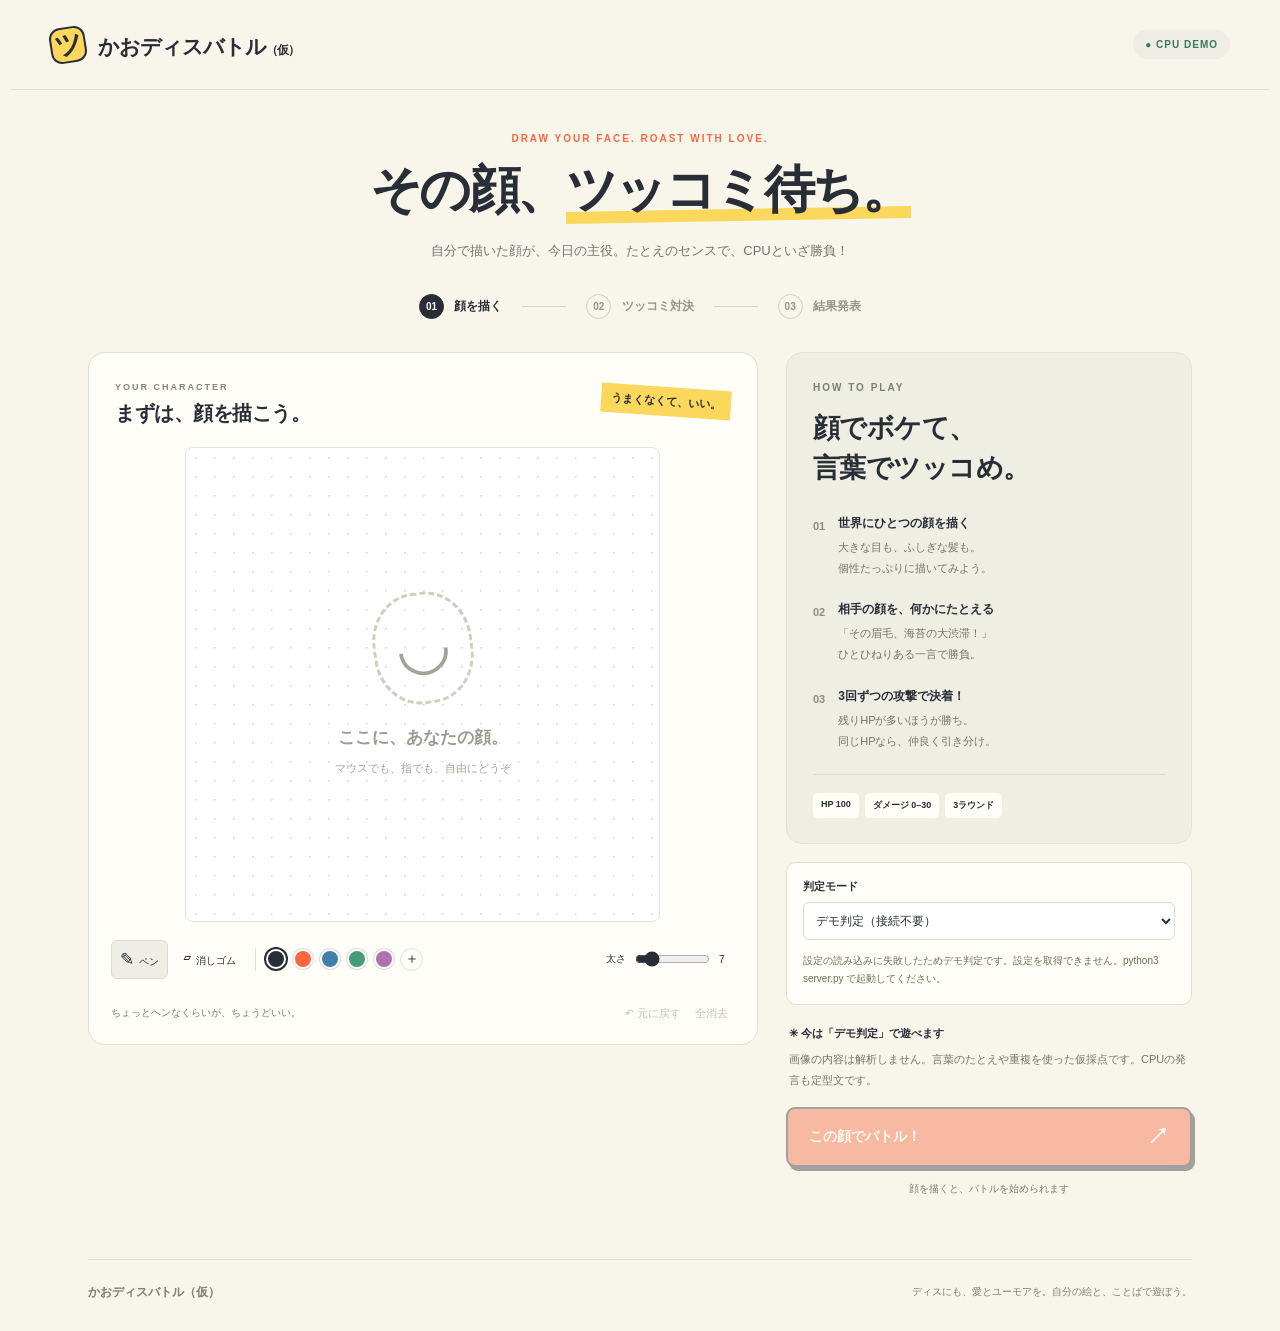
==== script/index.html @ 3e2cf0fa "Codex製" ====
<!doctype html><html lang="ja"><head><meta charset="UTF-8"><meta name="viewport" content="width=device-width,initial-scale=1"><meta name="theme-color" content="#f8f5eb"><title>かおディスバトル（仮）</title><link rel="stylesheet" href="style.css"><script type="module" src="app.js"></script></head><body>
<header class="site-header"><a class="brand" href="./"><b class="brand-face">ツ</b> かおディスバトル<small>（仮）</small></a><span class="mode">● CPU DEMO</span></header><main>
<section class="intro"><div class="eyebrow">DRAW YOUR FACE. ROAST WITH LOVE.</div><h1>その顔、<span>ツッコミ待ち。</span></h1><p>自分で描いた顔が、今日の主役。たとえのセンスで、CPUといざ勝負！</p></section>
<nav class="steps" aria-label="ゲームの進行"><span id="step-draw" class="active"><b>01</b> 顔を描く</span><i></i><span id="step-battle"><b>02</b> ツッコミ対決</span><i></i><span id="step-result"><b>03</b> 結果発表</span></nav>
<section id="draw-screen" class="draw-layout"><div class="panel"><div class="panel-heading"><div><span class="label">YOUR CHARACTER</span><h2>まずは、顔を描こう。</h2></div><span class="paper-tag">うまくなくて、いい。</span></div><div class="canvas-wrap"><canvas id="drawing" width="640" height="640" aria-label="顔を描くキャンバス。マウスまたは指で描いてください。"></canvas><div id="canvas-hint" aria-hidden="true"><span class="hint-face">◡</span><strong>ここに、あなたの顔。</strong><span>マウスでも、指でも、自由にどうぞ</span></div></div>
<div class="toolbar"><div class="tools"><button id="pen" class="tool selected" aria-pressed="true">✎ <span>ペン</span></button><button id="eraser" class="tool" aria-pressed="false">▱ <span>消しゴム</span></button><span class="divider"></span><div id="colors" class="colors" aria-label="ペンの色"></div><label class="custom-color" title="好きな色を選ぶ">＋<input id="custom-color" type="color" value="#292d36" aria-label="好きな色"></label></div><label class="size-control">太さ <input id="size" type="range" min="2" max="36" value="7"><output id="size-label">7</output></label></div><div class="canvas-actions"><span>ちょっとヘンなくらいが、ちょうどいい。</span><div><button id="undo" disabled>↶ 元に戻す</button><button id="clear" disabled>全消去</button></div></div></div>
<aside><div class="guide-card"><span class="label">HOW TO PLAY</span><h2>顔でボケて、<br>言葉でツッコめ。</h2><ol><li><b>01</b><div><strong>世界にひとつの顔を描く</strong><p>大きな目も、ふしぎな髪も。<br>個性たっぷりに描いてみよう。</p></div></li><li><b>02</b><div><strong>相手の顔を、何かにたとえる</strong><p>「その眉毛、海苔の大渋滞！」<br>ひとひねりある一言で勝負。</p></div></li><li><b>03</b><div><strong>3回ずつの攻撃で決着！</strong><p>残りHPが多いほうが勝ち。<br>同じHPなら、仲良く引き分け。</p></div></li></ol><div class="rule-chips"><span>HP 100</span><span>ダメージ 0–30</span><span>3ラウンド</span></div></div><div class="llm-settings"><label for="judge-mode">判定モード</label><select id="judge-mode"><option value="demo">デモ判定（接続不要）</option><option value="local">ローカルLLM（Ollama）</option></select><div id="local-settings" hidden><button id="load-models" class="secondary">モデル一覧を取得</button><label for="model-select">インストール済みモデル</label><select id="model-select"><option value="">モデルを取得してください</option></select><button id="connect-model" class="secondary" disabled>このモデルに接続</button></div><p id="connection-status" role="status">デモ判定：画像は解析しません。</p></div><div class="demo-note" id="demo-note"><strong>✳ 今は「デモ判定」で遊べます</strong><p>画像の内容は解析しません。言葉のたとえや重複を使った仮採点です。CPUの発言も定型文です。</p></div><button id="start" class="primary" disabled>この顔でバトル！ <span>↗</span></button><p id="start-help" class="start-help">顔を描くと、バトルを始められます</p></aside></section>
<section id="battle-screen" hidden><div class="battle-top"><span class="label">FACE ROAST ARENA</span><span id="round" class="round">ROUND 1 / 3</span><span class="badge">デモ判定</span></div><div class="arena"><article class="fighter panel" id="player-card"><div class="fighter-title"><strong>あなた</strong><span>YOUR FACE</span></div><div class="face-stage"><img id="player-face" alt="あなたが描いた顔"><span class="damage" aria-hidden="true"></span></div><div class="hp-info"><span>HP</span><strong id="player-hp"></strong></div><progress id="player-bar" max="100" value="100" aria-label="あなたのHP"></progress></article><div class="versus">VS</div><article class="fighter panel" id="cpu-card"><div class="fighter-title"><strong>まゆげ部長</strong><span>CPU</span></div><div class="face-stage"><img id="cpu-face" src="cpu.svg" alt="太い眉毛、丸い目、くるんとした髪と小さな口のCPUの顔"><span class="damage" aria-hidden="true"></span></div><div class="hp-info"><span>HP</span><strong id="cpu-hp"></strong></div><progress id="cpu-bar" max="100" value="100" aria-label="CPUのHP"></progress></article></div>
<div class="battle-bottom"><div class="attack-panel panel" id="attack-panel"><div class="panel-heading"><div><span class="label">YOUR PUNCHLINE</span><h2 id="turn-title">あなたのツッコミ！</h2></div><span id="turn-status" class="badge">あなたの番</span></div><form id="attack-form"><label for="attack">まゆげ部長の顔を、何かにたとえてみよう。</label><textarea id="attack" rows="3" maxlength="120" placeholder="その眉毛、海苔が会議してるみたい！" required></textarea><div class="input-meta"><span>傷つける言葉より、笑えるたとえを。</span><span id="counter">0 / 120</span></div><button id="submit" class="primary" disabled>ツッコミを放つ！ <span>↗</span></button></form><p id="battle-error" role="alert"></p><div id="result" hidden><div id="result-symbol">✦</div><h2 id="result-title"></h2><p id="result-detail"></p><button id="rematch" class="primary">同じ顔で再戦 ↗</button><button id="redraw" class="secondary">顔を描き直す</button></div></div><div class="log-panel panel"><div class="log-heading"><h2>対戦ログ</h2><span>おもしろい一言、残していこう。</span></div><div id="log" role="log" aria-live="polite" aria-relevant="additions"></div></div></div><p class="battle-note">✳ デモ判定：顔画像は解析していません。CPUは定型文で攻撃します。1回のダメージは0〜30です。</p></section>
</main><footer><strong>かおディスバトル（仮）</strong><span>ディスにも、愛とユーモアを。自分の絵と、ことばで遊ぼう。</span></footer></body></html>
---- script/style.css ----
:root{--ink:#292d36;--muted:#767873;--paper:#f8f5eb;--orange:#f96840;--yellow:#fbd85b;--green:#459a7a;--line:#dfdfd3}*{box-sizing:border-box}body{margin:0;background:var(--paper);color:var(--ink);font-family:"Hiragino Kaku Gothic ProN","Yu Gothic",sans-serif;font-size:14px}button,input,textarea{font:inherit}button{cursor:pointer;color:inherit}button:disabled{cursor:not-allowed;opacity:.42}button:focus-visible,a:focus-visible,input:focus-visible,textarea:focus-visible{outline:3px solid #477fc6;outline-offset:4px}[hidden]{display:none!important}.site-header{height:90px;max-width:1260px;margin:auto;padding:0 40px;display:flex;justify-content:space-between;align-items:center;border-bottom:1px solid var(--line)}.brand{text-decoration:none;color:var(--ink);font-weight:900;font-size:21px;letter-spacing:-1px}.brand-face{display:inline-flex;align-items:center;justify-content:center;width:36px;height:36px;background:var(--yellow);border:2px solid var(--ink);border-radius:11px;transform:rotate(-9deg);margin-right:7px;font-size:27px}.brand small{font-size:12px}.mode{font-size:10px;letter-spacing:1px;font-weight:800;background:#efede4;padding:9px 12px;border-radius:20px;color:#37785e}main{max-width:1160px;margin:auto;padding:0 28px}.intro{text-align:center;margin:43px 0 30px}.eyebrow,.label{font-size:10px;font-weight:900;letter-spacing:2px}.eyebrow{color:var(--orange)}h1{font-size:clamp(32px,4vw,52px);letter-spacing:-2.5px;margin:12px 0 14px;font-weight:900}h1 span{display:inline-block;position:relative;z-index:0}h1 span:after{content:"";position:absolute;background:var(--yellow);height:12px;bottom:4px;left:0;right:0;z-index:-1;transform:rotate(-1deg)}.intro p{color:#72746f;line-height:1.9;margin:0;font-size:13px}.steps{display:flex;align-items:center;justify-content:center;gap:20px;margin:30px auto 33px;color:#94958c;font-weight:bold;font-size:12px}.steps b{font-size:10px;border:1px solid #cfd0c5;border-radius:50%;display:inline-grid;place-items:center;width:25px;height:25px;margin-right:7px}.steps .active{color:var(--ink)}.steps .active b{background:var(--ink);color:white;border-color:var(--ink)}.steps i{height:1px;width:44px;background:#d4d5ca}.draw-layout{display:grid;grid-template-columns:minmax(0,1.65fr) minmax(280px,1fr);gap:28px;align-items:start}.panel{background:#fffef9;border:1px solid var(--line);border-radius:17px;overflow:hidden}.panel-heading{display:flex;align-items:center;justify-content:space-between;padding:24px 26px 20px}.panel-heading .label{color:#85877e;font-size:9px}h2{font-size:20px;letter-spacing:-.5px;margin:7px 0 0}.paper-tag{font-size:11px;background:var(--yellow);padding:7px 10px;transform:rotate(4deg);font-weight:bold}.canvas-wrap{position:relative;margin:0 22px;border:1px solid #e5e4dc;border-radius:8px;overflow:hidden;background-color:white;background-image:radial-gradient(#e0e0d7 1px,transparent 1px);background-size:19px 19px}canvas{display:block;width:100%;height:auto;aspect-ratio:1;touch-action:none;cursor:crosshair}#canvas-hint{position:absolute;inset:0;display:flex;align-items:center;justify-content:center;flex-direction:column;pointer-events:none;color:#a2a397;gap:12px}#canvas-hint strong{font-size:17px;color:#999c91}#canvas-hint>span:last-child{font-size:11px}.hint-face{width:100px;height:112px;border:3px dashed #cccfc1;border-radius:45%;font-size:64px;text-align:center;line-height:100px;margin-bottom:10px;transform:rotate(-8deg)}.toolbar{display:flex;flex-wrap:wrap;gap:14px;align-items:center;justify-content:space-between;padding:18px 22px 12px}.tools{display:flex;gap:6px;align-items:center}.tool{border:1px solid transparent;background:transparent;padding:8px;border-radius:6px;font-size:17px}.tool span{font-size:10px}.tool.selected{background:#eeeee4;border-color:#d9dbcf}.divider{height:23px;width:1px;background:var(--line);margin:0 4px}.colors{display:flex;gap:7px}.swatch{width:20px;height:20px;border-radius:50%;border:2px solid white;box-shadow:0 0 0 1px #ddd}.swatch[aria-pressed=true]{box-shadow:0 0 0 2px var(--ink)}.custom-color{position:relative;display:grid;place-items:center;width:23px;height:23px;border:1px solid #ddd;border-radius:50%;overflow:hidden}.custom-color input{position:absolute;inset:0;opacity:0;width:100%;height:100%;cursor:pointer}.size-control{display:flex;align-items:center;gap:7px;font-size:10px}.size-control input{width:75px;accent-color:var(--ink)}.size-control output{width:16px}.canvas-actions{padding:10px 22px 18px;display:flex;align-items:center;justify-content:space-between;gap:8px;color:#777c6d;font-size:10px}.canvas-actions button{background:none;border:0;font-size:11px;color:#73766e;padding:5px 7px}.guide-card{padding:25px 26px;background:#eeeee2;border:1px solid #e2e3d5;border-radius:16px}.guide-card>.label{color:#7c8074}.guide-card h2{font-size:27px;line-height:1.5;margin-top:14px}ol{padding:0;list-style:none;margin:25px 0 20px}li{display:flex;gap:13px;margin:22px 0}li>b{color:#8a8e7e;font-size:11px;line-height:24px}li strong{font-size:12px}li p{font-size:11px;color:#727666;line-height:1.9;margin:5px 0 0}.rule-chips{display:flex;gap:6px;border-top:1px solid #d9ddcc;padding-top:18px}.rule-chips span{font-size:9px;background:#fffdf5;border-radius:5px;padding:6px 8px;font-weight:bold}.demo-note{padding:19px 3px 16px}.demo-note strong{font-size:11px}.demo-note p{color:#737869;font-size:11px;line-height:1.9;margin:8px 0 0}.primary{display:flex;justify-content:space-between;align-items:center;border:2px solid var(--ink);border-radius:9px;background:var(--orange);color:#fff;font-weight:800;min-height:54px;padding:13px 21px;width:100%;box-shadow:3px 4px 0 var(--ink);transition:transform .15s,box-shadow .15s}.primary:hover:not(:disabled){transform:translate(1px,2px);box-shadow:2px 2px 0 var(--ink)}.primary span{font-size:22px}.start-help{text-align:center;color:#777d6d;font-size:10px;margin:15px 0}footer{max-width:1104px;margin:48px auto 0;padding:24px 0 30px;border-top:1px solid var(--line);display:flex;justify-content:space-between;align-items:center;font-size:10px;color:#7b806f}footer strong{font-size:12px}.battle-top{display:flex;align-items:center;justify-content:space-between;margin:10px 0 20px}.round{font-size:15px;font-weight:900;letter-spacing:2px}.badge{font-size:10px;background:#eeeade;border-radius:5px;padding:7px 10px}.arena{display:grid;grid-template-columns:minmax(0,1fr) 80px minmax(0,1fr);align-items:center;gap:18px}.fighter{padding:20px 24px}.fighter-title{display:flex;justify-content:space-between;align-items:center}.fighter-title strong{font-size:17px}.fighter-title>span{font-size:9px;color:var(--green);font-weight:900;letter-spacing:1px}#cpu-card .fighter-title>span{color:var(--orange)}.face-stage{position:relative;height:235px;display:grid;place-items:center;margin:8px 0}.face-stage img{height:100%;width:100%;object-fit:contain;max-width:300px}.versus{text-align:center;font-weight:1000;font-style:italic;font-size:32px;color:var(--orange);transform:rotate(-8deg)}.hp-info{display:flex;justify-content:space-between;align-items:center;font-size:11px}.hp-info strong{font-size:22px}.hp-info small{font-size:11px;font-weight:normal;color:#777d6e}progress{width:100%;height:11px;border:0;border-radius:8px;overflow:hidden;background:#eaece1;appearance:none;margin-top:9px}progress::-webkit-progress-bar{background:#eaece1}progress::-webkit-progress-value{background:var(--green);transition:width .4s}progress::-moz-progress-bar{background:var(--green)}.battle-bottom{display:grid;grid-template-columns:1fr 1fr;gap:24px;margin-top:26px}.attack-panel{padding-bottom:24px}.attack-panel .panel-heading{padding-bottom:17px}form{padding:0 26px}form label{font-size:11px;color:#777c6e}textarea{display:block;resize:vertical;width:100%;min-height:96px;max-height:200px;border:1px solid #d8dbce;border-radius:7px;background:white;padding:13px;line-height:1.8;margin-top:10px;color:var(--ink)}.input-meta{display:flex;justify-content:space-between;gap:8px;font-size:9px;color:#777d6c;margin:10px 0 18px}#battle-error{margin:12px 26px 0;color:#b24426;font-size:12px}.log-heading{display:flex;align-items:center;justify-content:space-between;border-bottom:1px solid var(--line);padding:22px}.log-heading h2{font-size:15px;margin:0}.log-heading span{font-size:9px;color:#787f6c}#log{height:280px;overflow:auto;padding:0 22px;scroll-behavior:smooth}.log-empty{font-size:12px;color:#79806d;margin-top:25px}.log-entry{border-bottom:1px dashed #dcded1;padding:16px 0}.log-entry header{font-size:10px;color:#777f6a;display:flex;justify-content:space-between}.log-entry header b{color:#ce4b29}.log-entry blockquote{font-size:14px;font-weight:bold;margin:9px 0;overflow-wrap:anywhere}.log-entry p{font-size:10px;color:#737d65;line-height:1.8;margin:0}.battle-note{font-size:10px;line-height:1.8;text-align:center;color:#737c66;margin:22px 0}.damage{position:absolute;top:35%;left:55%;font-size:48px;font-weight:1000;color:var(--orange);-webkit-text-stroke:1px white;opacity:0;pointer-events:none}.hit img{animation:shake .45s}.hit .damage{animation:float 1s ease-out}#result{text-align:center;padding:0 26px}#result-symbol{font-size:43px;color:var(--orange)}#result h2{font-size:30px}#result p{font-size:12px;line-height:1.8}.secondary{border:1px solid #d6d9ca;border-radius:8px;background:transparent;padding:11px 18px;margin-top:15px;width:100%}@keyframes shake{20%,60%{transform:translateX(-12px) rotate(-4deg)}40%,80%{transform:translateX(12px) rotate(4deg)}}@keyframes float{0%{opacity:1;transform:translateY(20px) scale(.8)}25%{opacity:1;transform:translateY(0) scale(1.1)}100%{opacity:0;transform:translateY(-60px)}}@media(max-width:800px){.site-header{padding:0 22px;height:75px}.brand{font-size:17px}.draw-layout{gap:18px;grid-template-columns:minmax(0,1.4fr) minmax(245px,1fr)}.paper-tag{display:none}.guide-card{padding:22px 19px}.canvas-actions{align-items:start;flex-direction:column}.toolbar{padding:15px}.colors{gap:5px}.swatch{width:18px;height:18px}.tool{padding:6px}.tool span{display:none}.arena{gap:10px;grid-template-columns:1fr 50px 1fr}.fighter{padding:15px}.face-stage{height:190px}.versus{font-size:26px}footer{margin:35px 28px 0}.log-heading span{display:none}}@media(max-width:600px){main{padding:0 18px}.intro{margin:30px 0 20px}.intro p{font-size:11px}.eyebrow{font-size:8px;letter-spacing:1.5px}h1{letter-spacing:-1.5px;font-size:33px}.steps{gap:9px;font-size:10px;margin:24px 0}.steps b{margin-right:4px;width:21px;height:21px;font-size:8px}.steps i{width:19px}.draw-layout{grid-template-columns:1fr}.panel-heading{padding:20px}.canvas-wrap{margin:0 16px}.canvas-actions{flex-direction:row;align-items:center;font-size:9px;padding:10px 16px 15px}.canvas-actions>span{max-width:145px;line-height:1.7}.toolbar{gap:12px}.size-control{margin-left:auto}.guide-card{padding:20px}.guide-card h2{font-size:23px}.guide-card h2 br{display:none}li{margin:18px 0}li p br{display:none}.guide-card ol{margin:18px 0}.demo-note{padding:17px 3px}.mode{font-size:8px;padding:8px}.brand small{font-size:9px}.brand-face{width:29px;height:29px;font-size:23px;margin-right:3px}.brand{font-size:15px}.arena{gap:5px;grid-template-columns:minmax(0,1fr) 28px minmax(0,1fr)}.fighter{padding:12px 10px;border-radius:12px}.fighter-title strong{font-size:12px}.fighter-title>span{font-size:7px;letter-spacing:0}.face-stage{height:155px;margin:8px 0}.versus{font-size:19px}.hp-info strong{font-size:18px}.battle-top>.label{font-size:8px;letter-spacing:1px}.round{font-size:12px;letter-spacing:1px}.battle-bottom{grid-template-columns:1fr;gap:18px;margin-top:20px}.damage{font-size:34px}.log-panel #log{height:245px}.input-meta{font-size:8px}.battle-note{text-align:left}footer{gap:15px;align-items:start;line-height:1.8;font-size:9px}footer strong{font-size:10px;white-space:nowrap}}@media(prefers-reduced-motion:reduce){*,*:before,*:after{animation:none!important;transition:none!important;scroll-behavior:auto!important}.hit .damage{opacity:1}}
.llm-settings{margin-top:18px;padding:16px;border:1px solid var(--line);border-radius:10px;background:#fffef9}.llm-settings label{display:block;font-size:11px;font-weight:bold;margin-bottom:8px}.llm-settings select{width:100%;padding:10px 8px;border:1px solid #d8dbce;border-radius:6px;background:white;color:var(--ink);font:inherit;font-size:12px}.llm-settings p{font-size:10px;color:#667252;line-height:1.8;margin:12px 0 0;overflow-wrap:anywhere}.llm-settings .secondary{margin:12px 0;font-size:11px}.canvas-wrap{max-width:475px;margin-left:auto;margin-right:auto}@media(max-width:600px){.canvas-wrap{margin-left:16px;margin-right:16px}}
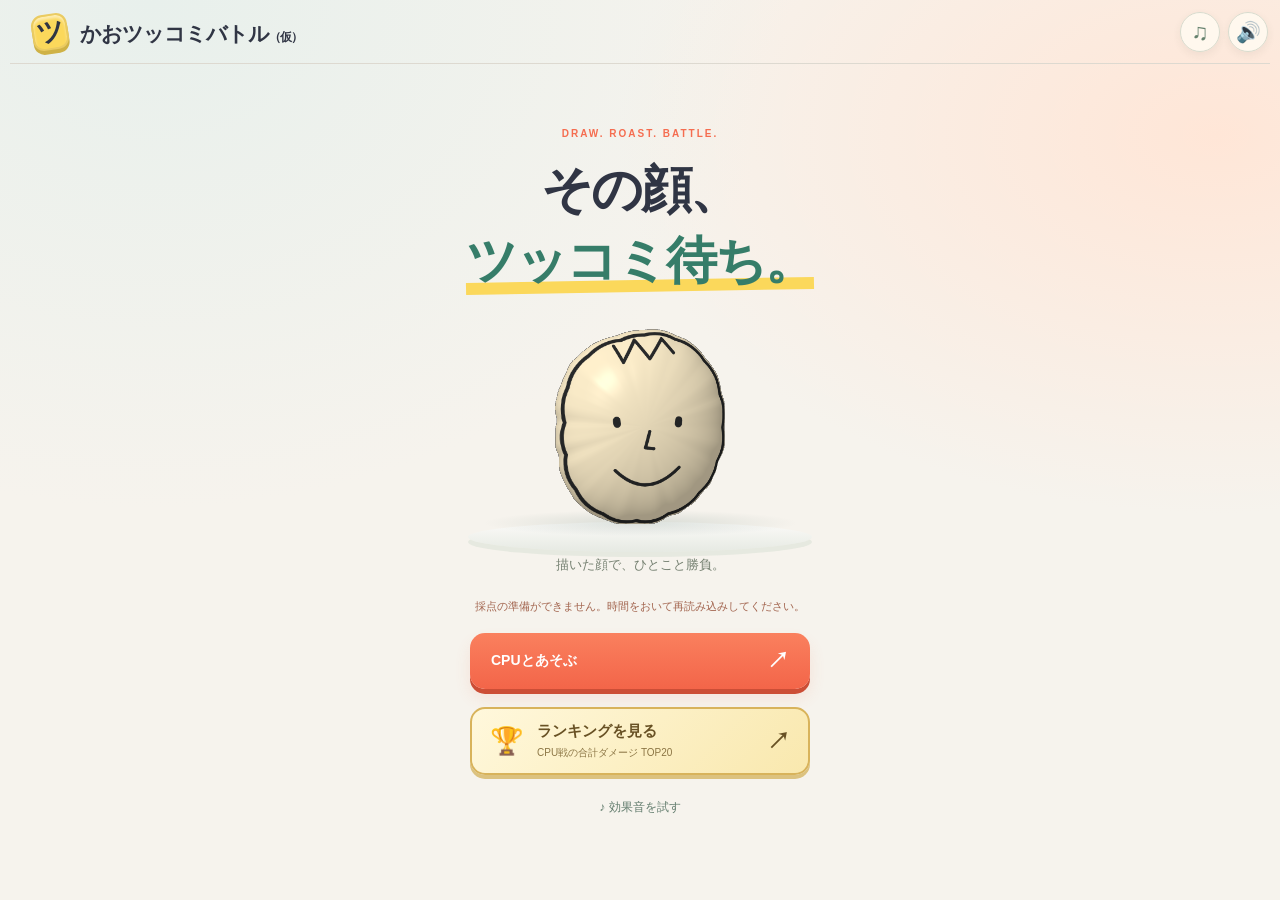
==== commit ec1143fe: "Add cloud hosting and persistent rankings" ====
--- a/script/index.html
+++ b/script/index.html
@@ -1,10 +1,12 @@
-<!doctype html><html lang="ja"><head><meta charset="UTF-8"><meta name="viewport" content="width=device-width,initial-scale=1"><meta name="theme-color" content="#f8f5eb"><title>かおディスバトル（仮）</title><link rel="stylesheet" href="style.css"><script type="module" src="app.js"></script></head><body>
-<header class="site-header"><a class="brand" href="./"><b class="brand-face">ツ</b> かおディスバトル<small>（仮）</small></a><span class="mode">● CPU DEMO</span></header><main>
-<section class="intro"><div class="eyebrow">DRAW YOUR FACE. ROAST WITH LOVE.</div><h1>その顔、<span>ツッコミ待ち。</span></h1><p>自分で描いた顔が、今日の主役。たとえのセンスで、CPUといざ勝負！</p></section>
-<nav class="steps" aria-label="ゲームの進行"><span id="step-draw" class="active"><b>01</b> 顔を描く</span><i></i><span id="step-battle"><b>02</b> ツッコミ対決</span><i></i><span id="step-result"><b>03</b> 結果発表</span></nav>
-<section id="draw-screen" class="draw-layout"><div class="panel"><div class="panel-heading"><div><span class="label">YOUR CHARACTER</span><h2>まずは、顔を描こう。</h2></div><span class="paper-tag">うまくなくて、いい。</span></div><div class="canvas-wrap"><canvas id="drawing" width="640" height="640" aria-label="顔を描くキャンバス。マウスまたは指で描いてください。"></canvas><div id="canvas-hint" aria-hidden="true"><span class="hint-face">◡</span><strong>ここに、あなたの顔。</strong><span>マウスでも、指でも、自由にどうぞ</span></div></div>
-<div class="toolbar"><div class="tools"><button id="pen" class="tool selected" aria-pressed="true">✎ <span>ペン</span></button><button id="eraser" class="tool" aria-pressed="false">▱ <span>消しゴム</span></button><span class="divider"></span><div id="colors" class="colors" aria-label="ペンの色"></div><label class="custom-color" title="好きな色を選ぶ">＋<input id="custom-color" type="color" value="#292d36" aria-label="好きな色"></label></div><label class="size-control">太さ <input id="size" type="range" min="2" max="36" value="7"><output id="size-label">7</output></label></div><div class="canvas-actions"><span>ちょっとヘンなくらいが、ちょうどいい。</span><div><button id="undo" disabled>↶ 元に戻す</button><button id="clear" disabled>全消去</button></div></div></div>
-<aside><div class="guide-card"><span class="label">HOW TO PLAY</span><h2>顔でボケて、<br>言葉でツッコめ。</h2><ol><li><b>01</b><div><strong>世界にひとつの顔を描く</strong><p>大きな目も、ふしぎな髪も。<br>個性たっぷりに描いてみよう。</p></div></li><li><b>02</b><div><strong>相手の顔を、何かにたとえる</strong><p>「その眉毛、海苔の大渋滞！」<br>ひとひねりある一言で勝負。</p></div></li><li><b>03</b><div><strong>3回ずつの攻撃で決着！</strong><p>残りHPが多いほうが勝ち。<br>同じHPなら、仲良く引き分け。</p></div></li></ol><div class="rule-chips"><span>HP 100</span><span>ダメージ 0–30</span><span>3ラウンド</span></div></div><div class="llm-settings"><label for="judge-mode">判定モード</label><select id="judge-mode"><option value="demo">デモ判定（接続不要）</option><option value="local">ローカルLLM（Ollama）</option></select><div id="local-settings" hidden><button id="load-models" class="secondary">モデル一覧を取得</button><label for="model-select">インストール済みモデル</label><select id="model-select"><option value="">モデルを取得してください</option></select><button id="connect-model" class="secondary" disabled>このモデルに接続</button></div><p id="connection-status" role="status">デモ判定：画像は解析しません。</p></div><div class="demo-note" id="demo-note"><strong>✳ 今は「デモ判定」で遊べます</strong><p>画像の内容は解析しません。言葉のたとえや重複を使った仮採点です。CPUの発言も定型文です。</p></div><button id="start" class="primary" disabled>この顔でバトル！ <span>↗</span></button><p id="start-help" class="start-help">顔を描くと、バトルを始められます</p></aside></section>
-<section id="battle-screen" hidden><div class="battle-top"><span class="label">FACE ROAST ARENA</span><span id="round" class="round">ROUND 1 / 3</span><span class="badge">デモ判定</span></div><div class="arena"><article class="fighter panel" id="player-card"><div class="fighter-title"><strong>あなた</strong><span>YOUR FACE</span></div><div class="face-stage"><img id="player-face" alt="あなたが描いた顔"><span class="damage" aria-hidden="true"></span></div><div class="hp-info"><span>HP</span><strong id="player-hp"></strong></div><progress id="player-bar" max="100" value="100" aria-label="あなたのHP"></progress></article><div class="versus">VS</div><article class="fighter panel" id="cpu-card"><div class="fighter-title"><strong>まゆげ部長</strong><span>CPU</span></div><div class="face-stage"><img id="cpu-face" src="cpu.svg" alt="太い眉毛、丸い目、くるんとした髪と小さな口のCPUの顔"><span class="damage" aria-hidden="true"></span></div><div class="hp-info"><span>HP</span><strong id="cpu-hp"></strong></div><progress id="cpu-bar" max="100" value="100" aria-label="CPUのHP"></progress></article></div>
-<div class="battle-bottom"><div class="attack-panel panel" id="attack-panel"><div class="panel-heading"><div><span class="label">YOUR PUNCHLINE</span><h2 id="turn-title">あなたのツッコミ！</h2></div><span id="turn-status" class="badge">あなたの番</span></div><form id="attack-form"><label for="attack">まゆげ部長の顔を、何かにたとえてみよう。</label><textarea id="attack" rows="3" maxlength="120" placeholder="その眉毛、海苔が会議してるみたい！" required></textarea><div class="input-meta"><span>傷つける言葉より、笑えるたとえを。</span><span id="counter">0 / 120</span></div><button id="submit" class="primary" disabled>ツッコミを放つ！ <span>↗</span></button></form><p id="battle-error" role="alert"></p><div id="result" hidden><div id="result-symbol">✦</div><h2 id="result-title"></h2><p id="result-detail"></p><button id="rematch" class="primary">同じ顔で再戦 ↗</button><button id="redraw" class="secondary">顔を描き直す</button></div></div><div class="log-panel panel"><div class="log-heading"><h2>対戦ログ</h2><span>おもしろい一言、残していこう。</span></div><div id="log" role="log" aria-live="polite" aria-relevant="additions"></div></div></div><p class="battle-note">✳ デモ判定：顔画像は解析していません。CPUは定型文で攻撃します。1回のダメージは0〜30です。</p></section>
-</main><footer><strong>かおディスバトル（仮）</strong><span>ディスにも、愛とユーモアを。自分の絵と、ことばで遊ぼう。</span></footer></body></html>
+<!doctype html><html lang="ja"><head><meta charset="UTF-8"><meta name="viewport" content="width=device-width,initial-scale=1,viewport-fit=cover"><meta name="theme-color" content="#f8f5eb"><title>かおディスバトル（仮）</title><link rel="stylesheet" href="style.css?v=contour-2"><script type="module" src="app.js?v=contour-2"></script></head><body><button id="music-toggle" class="sound-toggle music-toggle" type="button" aria-label="BGMをオフにする" aria-pressed="true">♫</button><button id="sound-toggle" class="sound-toggle" type="button" aria-label="効果音をオフにする" aria-pressed="true">🔊</button>
+<header class="site-header"><a class="brand" href="./"><b class="brand-face">ツ</b> かおツッコミバトル<small>（仮）</small></a><span class="mode" hidden>● CPU DEMO</span></header><main>
+<section id="title-screen" class="flow-screen title-screen"><div class="eyebrow">DRAW. ROAST. BATTLE.</div><h1>その顔、<br><span>ツッコミ待ち。</span></h1><div class="face-stage title-stage"><div class="clay-float"><div class="clay-head"><img id="title-face" alt="手描きの顔が立体になったキャラクター"></div></div></div><p>描いた顔で、ひとこと勝負。</p><p id="connection-status" class="startup-notice" role="status"></p><button id="show-rules" class="primary">CPUとあそぶ <span>↗</span></button><button id="open-ranking" class="ranking-link"><span aria-hidden="true">🏆</span><span>ランキングを見る<small>CPU戦の合計ダメージ TOP20</small></span><b aria-hidden="true">↗</b></button><button id="sound-test" class="text-back">♪ 効果音を試す</button><p id="sound-feedback" class="sound-feedback" role="status"></p></section>
+<section id="rules-screen" class="flow-screen rules-screen" hidden><button id="rules-back" class="text-back">← タイトル</button><div class="eyebrow">HOW TO PLAY</div><h2>遊び方は、これだけ。</h2><ol class="simple-rules"><li><b>1</b><div><strong>顔を描く</strong><p>輪郭を閉じると、3Dの相棒に。</p></div></li><li><b>2</b><div><strong>相手に、ひとこと</strong><p>「目、豆じゃん」くらい短くてOK。</p></div></li><li><b>3</b><div><strong>3回ずつで決着</strong><p>残ったHPが多いほうの勝ち！</p></div></li></ol><p id="provider-notice" class="provider-notice"></p><button id="begin-drawing" class="primary">次へ <span>↗</span></button></section>
+<section id="difficulty-screen" class="flow-screen difficulty-screen" hidden><button id="difficulty-back" class="text-back">← 遊び方</button><div class="eyebrow">DIFFICULTY</div><h2>どのくらいで、勝負する？</h2><input id="difficulty" type="hidden" value="easy"><div class="difficulty-choices"><button data-difficulty="easy" aria-pressed="true"><span class="difficulty-icon">◡</span><span><strong>やさしい</strong><small>まずは気軽に。初めてならこちら。</small></span><i aria-hidden="true">✓</i></button><button data-difficulty="normal" aria-pressed="false"><span class="difficulty-icon">ツ</span><span><strong>ふつう</strong><small>ちょっと手ごわい、ひとこと勝負。</small></span><i aria-hidden="true">✓</i></button><button data-difficulty="hard" aria-pressed="false"><span class="difficulty-icon">⚡</span><span><strong>ガチ</strong><small>全力のツッコミを受けて立つ。</small></span><i aria-hidden="true">✓</i></button></div><button id="confirm-difficulty" class="primary">顔を描こう <span>✎</span></button></section>
+<nav class="steps" hidden aria-label="ゲームの進行"><span id="step-draw">顔を描く</span><span id="step-battle">対戦</span><span id="step-result">結果</span></nav>
+<section id="draw-screen" class="draw-layout" hidden><div class="panel"><div class="panel-heading"><div><span class="label">YOUR CHARACTER</span><h2>まずは、顔を描こう。</h2></div><span class="paper-tag">うまくなくて、いい。</span></div><div class="drawing-workspace"><div class="canvas-wrap"><canvas id="drawing" width="640" height="640" aria-label="顔を描くキャンバス。マウスまたは指で描いてください。"></canvas><div id="canvas-hint" aria-hidden="true"><span class="hint-face">◡</span><strong>輪郭をぐるっと描こう。</strong><span>線を閉じると、その形で立体に。</span></div></div><section class="preview-card panel"><div class="preview-heading"><span class="label">完成形</span><span class="preview-pill">3D</span></div><div class="face-stage preview-stage"><div class="clay-float"><div class="clay-head"><img id="preview-face" alt="描いた顔の立体プレビュー"><span class="preview-empty" aria-hidden="true">◡</span></div></div></div><h2>この顔で対戦</h2><p id="preview-caption">描くとすぐに反映されます。</p></section></div>
+<div class="toolbar"><div class="tools"><button id="pen" class="tool selected" aria-pressed="true">✎ <span>ペン</span></button><button id="eraser" class="tool" aria-pressed="false">▱ <span>消しゴム</span></button><button id="bucket" class="tool" aria-label="バケツ塗り" aria-pressed="false">▰ <span>バケツ</span></button><button id="line" class="tool" aria-label="直線" aria-pressed="false">╱ <span>直線</span></button><button id="circle" class="tool" aria-label="丸・楕円" aria-pressed="false">◯ <span>丸</span></button><button id="picker" class="tool" aria-label="スポイト" aria-pressed="false">⌖ <span>スポイト</span></button><span class="divider"></span><div id="colors" class="colors" aria-label="ペンの色"></div><label class="custom-color" title="好きな色を選ぶ">＋<input id="custom-color" type="color" value="#292d36" aria-label="好きな色"></label></div><label class="size-control">太さ <input id="size" type="range" min="2" max="36" value="7"><output id="size-label">7</output></label></div><div class="canvas-actions"><span id="drawing-tool-help" role="status">自由に描く。輪郭を閉じると立体化。</span><div><button id="undo" disabled>↶ 元に戻す</button><button id="clear" disabled>全消去</button></div></div></div>
+<div class="draw-controls"><div class="llm-settings draw-options"><label for="enemy-select">対戦するCPU</label><select id="enemy-select"><option value="random">おまかせ</option></select><p id="enemy-description">個性豊かな6人が挑戦を待っています。</p></div><div class="draw-next"><button id="start" class="primary" disabled>この顔で対戦！ <span>↗</span></button><p id="start-help" class="start-help">顔を描くと、バトルを始められます</p><button id="draw-back" class="text-back">← 難易度</button></div></div></section>
+<section id="battle-screen" hidden><div class="battle-top"><span class="label">FACE ROAST ARENA</span><span id="round" class="round">ROUND 1 / 3</span><span class="badge">デモ判定</span></div><div class="arena"><article class="fighter panel" id="player-card"><div class="fighter-title"><strong>あなた</strong><span>YOUR FACE</span></div><p class="fighter-bubble" id="player-bubble" aria-hidden="true">さあ、ひとこと決めよう！</p><div class="face-stage"><div class="clay-float"><div class="clay-head"><img id="player-face" alt="あなたが描いた顔"></div></div><span class="damage" aria-hidden="true"></span></div><div class="hp-info"><span>HP</span><strong id="player-hp"></strong></div><progress id="player-bar" max="100" value="100" aria-label="あなたのHP"></progress></article><div class="versus">VS</div><article class="fighter panel" id="cpu-card"><div class="fighter-title"><strong id="cpu-name">まめお</strong><span>CPU</span></div><p class="fighter-bubble" id="cpu-bubble" aria-hidden="true">そのツッコミ、受けて立つ！</p><div class="face-stage"><div class="clay-float"><div class="clay-head"><img id="cpu-face" alt="対戦相手の手描きの顔"></div></div><span class="damage" aria-hidden="true"></span></div><div class="hp-info"><span>HP</span><strong id="cpu-hp"></strong></div><progress id="cpu-bar" max="100" value="100" aria-label="CPUのHP"></progress></article></div>
+<div class="battle-bottom"><div class="attack-panel panel" id="attack-panel"><div class="panel-heading"><div><span class="label">YOUR PUNCHLINE</span><h2 id="turn-title">あなたのツッコミ！</h2></div><span id="turn-status" class="badge">あなたの番</span></div><form id="attack-form"><label for="attack">まめおの顔を、何かにたとえてみよう。</label><textarea id="attack" rows="3" maxlength="120" placeholder="目、豆じゃん" required></textarea><div class="input-meta"><span>顔への的中 × 刺さる毒舌で高得点。</span><span id="counter">0 / 120</span></div><button id="submit" class="primary" disabled aria-label="攻撃する"><span aria-hidden="true">↗</span></button></form><p id="battle-error" role="alert"></p><p id="judge-time" class="start-help" role="status"></p></div><div class="log-panel panel"><div class="log-heading"><h2>対戦ログ</h2><span>おもしろい一言、残していこう。</span></div><div id="log" role="log" aria-live="polite" aria-relevant="additions"></div></div></div><p class="battle-note">✳ デモ判定：顔画像は解析していません。CPUは定型文で攻撃します。1回のダメージは0〜30です。</p></section><section id="result-screen" class="flow-screen result-screen" hidden><div class="eyebrow">RESULT</div><div id="result" hidden><div id="result-symbol">✦</div><h2 id="result-title"></h2><p id="result-detail"></p><p id="total-damage"></p><details id="result-review"><summary>今回の採点を見る <small>攻撃文・ダメージ・理由</small></summary><div id="result-log"></div></details><form id="ranking-form" hidden><label for="ranking-name">ランキングに載せる名前</label><input id="ranking-name" class="ranking-field" maxlength="20" placeholder="なまえ（実名は避けてね）" required><button id="save-ranking" class="secondary">顔・記録・ログを公開する</button></form><p id="ranking-feedback" role="status"></p><button id="result-ranking" class="ranking-link"><span aria-hidden="true">🏆</span><span>ランキングを見る<small>みんなの記録をチェック</small></span><b aria-hidden="true">↗</b></button><button id="rematch" class="primary">同じ顔で再戦 ↗</button><button id="next-enemy" class="secondary">別の敵と対戦する</button><button id="redraw" class="secondary">顔を描き直す</button></div><button id="back-title" class="text-back">タイトルへ戻る</button></section>
+<section id="ranking-screen" class="flow-screen" hidden><button id="ranking-back" class="text-back">← タイトル</button><div class="eyebrow">RANKING</div><h2>ひとことの、つわもの。</h2><label for="ranking-difficulty">難易度</label><select id="ranking-difficulty" class="ranking-field"><option value="easy">やさしい</option><option value="normal">ふつう</option><option value="hard">ガチ</option></select><p id="ranking-status" role="status"></p><ol id="ranking-list"></ol><p class="provider-notice">CPUに3回で与えた合計ダメージ順。同点は同順位。AI判定とデモ判定の記録は分かれています。</p></section><section id="ranking-log-screen" class="flow-screen" hidden><button id="ranking-log-back" class="text-back">← ランキング</button><div class="eyebrow">BATTLE LOG</div><h2 id="ranking-log-title">対戦ログ</h2><div id="ranking-log-faces" class="ranking-log-faces"></div><p id="ranking-log-meta"></p><p id="ranking-log-status" role="status"></p><ol id="ranking-log-turns"></ol></section></main><div id="attack-cutin" hidden aria-hidden="true"><div class="cutin-band"><div class="cutin-portrait" aria-hidden="true"><div class="clay-head"><img id="cutin-face" alt=""></div></div><p id="cutin-text" role="status" aria-live="polite" aria-atomic="true"></p></div></div></body></html>
--- a/script/style.css
+++ b/script/style.css
@@ -1,2 +1,120 @@
-:root{--ink:#292d36;--muted:#767873;--paper:#f8f5eb;--orange:#f96840;--yellow:#fbd85b;--green:#459a7a;--line:#dfdfd3}*{box-sizing:border-box}body{margin:0;background:var(--paper);color:var(--ink);font-family:"Hiragino Kaku Gothic ProN","Yu Gothic",sans-serif;font-size:14px}button,input,textarea{font:inherit}button{cursor:pointer;color:inherit}button:disabled{cursor:not-allowed;opacity:.42}button:focus-visible,a:focus-visible,input:focus-visible,textarea:focus-visible{outline:3px solid #477fc6;outline-offset:4px}[hidden]{display:none!important}.site-header{height:90px;max-width:1260px;margin:auto;padding:0 40px;display:flex;justify-content:space-between;align-items:center;border-bottom:1px solid var(--line)}.brand{text-decoration:none;color:var(--ink);font-weight:900;font-size:21px;letter-spacing:-1px}.brand-face{display:inline-flex;align-items:center;justify-content:center;width:36px;height:36px;background:var(--yellow);border:2px solid var(--ink);border-radius:11px;transform:rotate(-9deg);margin-right:7px;font-size:27px}.brand small{font-size:12px}.mode{font-size:10px;letter-spacing:1px;font-weight:800;background:#efede4;padding:9px 12px;border-radius:20px;color:#37785e}main{max-width:1160px;margin:auto;padding:0 28px}.intro{text-align:center;margin:43px 0 30px}.eyebrow,.label{font-size:10px;font-weight:900;letter-spacing:2px}.eyebrow{color:var(--orange)}h1{font-size:clamp(32px,4vw,52px);letter-spacing:-2.5px;margin:12px 0 14px;font-weight:900}h1 span{display:inline-block;position:relative;z-index:0}h1 span:after{content:"";position:absolute;background:var(--yellow);height:12px;bottom:4px;left:0;right:0;z-index:-1;transform:rotate(-1deg)}.intro p{color:#72746f;line-height:1.9;margin:0;font-size:13px}.steps{display:flex;align-items:center;justify-content:center;gap:20px;margin:30px auto 33px;color:#94958c;font-weight:bold;font-size:12px}.steps b{font-size:10px;border:1px solid #cfd0c5;border-radius:50%;display:inline-grid;place-items:center;width:25px;height:25px;margin-right:7px}.steps .active{color:var(--ink)}.steps .active b{background:var(--ink);color:white;border-color:var(--ink)}.steps i{height:1px;width:44px;background:#d4d5ca}.draw-layout{display:grid;grid-template-columns:minmax(0,1.65fr) minmax(280px,1fr);gap:28px;align-items:start}.panel{background:#fffef9;border:1px solid var(--line);border-radius:17px;overflow:hidden}.panel-heading{display:flex;align-items:center;justify-content:space-between;padding:24px 26px 20px}.panel-heading .label{color:#85877e;font-size:9px}h2{font-size:20px;letter-spacing:-.5px;margin:7px 0 0}.paper-tag{font-size:11px;background:var(--yellow);padding:7px 10px;transform:rotate(4deg);font-weight:bold}.canvas-wrap{position:relative;margin:0 22px;border:1px solid #e5e4dc;border-radius:8px;overflow:hidden;background-color:white;background-image:radial-gradient(#e0e0d7 1px,transparent 1px);background-size:19px 19px}canvas{display:block;width:100%;height:auto;aspect-ratio:1;touch-action:none;cursor:crosshair}#canvas-hint{position:absolute;inset:0;display:flex;align-items:center;justify-content:center;flex-direction:column;pointer-events:none;color:#a2a397;gap:12px}#canvas-hint strong{font-size:17px;color:#999c91}#canvas-hint>span:last-child{font-size:11px}.hint-face{width:100px;height:112px;border:3px dashed #cccfc1;border-radius:45%;font-size:64px;text-align:center;line-height:100px;margin-bottom:10px;transform:rotate(-8deg)}.toolbar{display:flex;flex-wrap:wrap;gap:14px;align-items:center;justify-content:space-between;padding:18px 22px 12px}.tools{display:flex;gap:6px;align-items:center}.tool{border:1px solid transparent;background:transparent;padding:8px;border-radius:6px;font-size:17px}.tool span{font-size:10px}.tool.selected{background:#eeeee4;border-color:#d9dbcf}.divider{height:23px;width:1px;background:var(--line);margin:0 4px}.colors{display:flex;gap:7px}.swatch{width:20px;height:20px;border-radius:50%;border:2px solid white;box-shadow:0 0 0 1px #ddd}.swatch[aria-pressed=true]{box-shadow:0 0 0 2px var(--ink)}.custom-color{position:relative;display:grid;place-items:center;width:23px;height:23px;border:1px solid #ddd;border-radius:50%;overflow:hidden}.custom-color input{position:absolute;inset:0;opacity:0;width:100%;height:100%;cursor:pointer}.size-control{display:flex;align-items:center;gap:7px;font-size:10px}.size-control input{width:75px;accent-color:var(--ink)}.size-control output{width:16px}.canvas-actions{padding:10px 22px 18px;display:flex;align-items:center;justify-content:space-between;gap:8px;color:#777c6d;font-size:10px}.canvas-actions button{background:none;border:0;font-size:11px;color:#73766e;padding:5px 7px}.guide-card{padding:25px 26px;background:#eeeee2;border:1px solid #e2e3d5;border-radius:16px}.guide-card>.label{color:#7c8074}.guide-card h2{font-size:27px;line-height:1.5;margin-top:14px}ol{padding:0;list-style:none;margin:25px 0 20px}li{display:flex;gap:13px;margin:22px 0}li>b{color:#8a8e7e;font-size:11px;line-height:24px}li strong{font-size:12px}li p{font-size:11px;color:#727666;line-height:1.9;margin:5px 0 0}.rule-chips{display:flex;gap:6px;border-top:1px solid #d9ddcc;padding-top:18px}.rule-chips span{font-size:9px;background:#fffdf5;border-radius:5px;padding:6px 8px;font-weight:bold}.demo-note{padding:19px 3px 16px}.demo-note strong{font-size:11px}.demo-note p{color:#737869;font-size:11px;line-height:1.9;margin:8px 0 0}.primary{display:flex;justify-content:space-between;align-items:center;border:2px solid var(--ink);border-radius:9px;background:var(--orange);color:#fff;font-weight:800;min-height:54px;padding:13px 21px;width:100%;box-shadow:3px 4px 0 var(--ink);transition:transform .15s,box-shadow .15s}.primary:hover:not(:disabled){transform:translate(1px,2px);box-shadow:2px 2px 0 var(--ink)}.primary span{font-size:22px}.start-help{text-align:center;color:#777d6d;font-size:10px;margin:15px 0}footer{max-width:1104px;margin:48px auto 0;padding:24px 0 30px;border-top:1px solid var(--line);display:flex;justify-content:space-between;align-items:center;font-size:10px;color:#7b806f}footer strong{font-size:12px}.battle-top{display:flex;align-items:center;justify-content:space-between;margin:10px 0 20px}.round{font-size:15px;font-weight:900;letter-spacing:2px}.badge{font-size:10px;background:#eeeade;border-radius:5px;padding:7px 10px}.arena{display:grid;grid-template-columns:minmax(0,1fr) 80px minmax(0,1fr);align-items:center;gap:18px}.fighter{padding:20px 24px}.fighter-title{display:flex;justify-content:space-between;align-items:center}.fighter-title strong{font-size:17px}.fighter-title>span{font-size:9px;color:var(--green);font-weight:900;letter-spacing:1px}#cpu-card .fighter-title>span{color:var(--orange)}.face-stage{position:relative;height:235px;display:grid;place-items:center;margin:8px 0}.face-stage img{height:100%;width:100%;object-fit:contain;max-width:300px}.versus{text-align:center;font-weight:1000;font-style:italic;font-size:32px;color:var(--orange);transform:rotate(-8deg)}.hp-info{display:flex;justify-content:space-between;align-items:center;font-size:11px}.hp-info strong{font-size:22px}.hp-info small{font-size:11px;font-weight:normal;color:#777d6e}progress{width:100%;height:11px;border:0;border-radius:8px;overflow:hidden;background:#eaece1;appearance:none;margin-top:9px}progress::-webkit-progress-bar{background:#eaece1}progress::-webkit-progress-value{background:var(--green);transition:width .4s}progress::-moz-progress-bar{background:var(--green)}.battle-bottom{display:grid;grid-template-columns:1fr 1fr;gap:24px;margin-top:26px}.attack-panel{padding-bottom:24px}.attack-panel .panel-heading{padding-bottom:17px}form{padding:0 26px}form label{font-size:11px;color:#777c6e}textarea{display:block;resize:vertical;width:100%;min-height:96px;max-height:200px;border:1px solid #d8dbce;border-radius:7px;background:white;padding:13px;line-height:1.8;margin-top:10px;color:var(--ink)}.input-meta{display:flex;justify-content:space-between;gap:8px;font-size:9px;color:#777d6c;margin:10px 0 18px}#battle-error{margin:12px 26px 0;color:#b24426;font-size:12px}.log-heading{display:flex;align-items:center;justify-content:space-between;border-bottom:1px solid var(--line);padding:22px}.log-heading h2{font-size:15px;margin:0}.log-heading span{font-size:9px;color:#787f6c}#log{height:280px;overflow:auto;padding:0 22px;scroll-behavior:smooth}.log-empty{font-size:12px;color:#79806d;margin-top:25px}.log-entry{border-bottom:1px dashed #dcded1;padding:16px 0}.log-entry header{font-size:10px;color:#777f6a;display:flex;justify-content:space-between}.log-entry header b{color:#ce4b29}.log-entry blockquote{font-size:14px;font-weight:bold;margin:9px 0;overflow-wrap:anywhere}.log-entry p{font-size:10px;color:#737d65;line-height:1.8;margin:0}.battle-note{font-size:10px;line-height:1.8;text-align:center;color:#737c66;margin:22px 0}.damage{position:absolute;top:35%;left:55%;font-size:48px;font-weight:1000;color:var(--orange);-webkit-text-stroke:1px white;opacity:0;pointer-events:none}.hit img{animation:shake .45s}.hit .damage{animation:float 1s ease-out}#result{text-align:center;padding:0 26px}#result-symbol{font-size:43px;color:var(--orange)}#result h2{font-size:30px}#result p{font-size:12px;line-height:1.8}.secondary{border:1px solid #d6d9ca;border-radius:8px;background:transparent;padding:11px 18px;margin-top:15px;width:100%}@keyframes shake{20%,60%{transform:translateX(-12px) rotate(-4deg)}40%,80%{transform:translateX(12px) rotate(4deg)}}@keyframes float{0%{opacity:1;transform:translateY(20px) scale(.8)}25%{opacity:1;transform:translateY(0) scale(1.1)}100%{opacity:0;transform:translateY(-60px)}}@media(max-width:800px){.site-header{padding:0 22px;height:75px}.brand{font-size:17px}.draw-layout{gap:18px;grid-template-columns:minmax(0,1.4fr) minmax(245px,1fr)}.paper-tag{display:none}.guide-card{padding:22px 19px}.canvas-actions{align-items:start;flex-direction:column}.toolbar{padding:15px}.colors{gap:5px}.swatch{width:18px;height:18px}.tool{padding:6px}.tool span{display:none}.arena{gap:10px;grid-template-columns:1fr 50px 1fr}.fighter{padding:15px}.face-stage{height:190px}.versus{font-size:26px}footer{margin:35px 28px 0}.log-heading span{display:none}}@media(max-width:600px){main{padding:0 18px}.intro{margin:30px 0 20px}.intro p{font-size:11px}.eyebrow{font-size:8px;letter-spacing:1.5px}h1{letter-spacing:-1.5px;font-size:33px}.steps{gap:9px;font-size:10px;margin:24px 0}.steps b{margin-right:4px;width:21px;height:21px;font-size:8px}.steps i{width:19px}.draw-layout{grid-template-columns:1fr}.panel-heading{padding:20px}.canvas-wrap{margin:0 16px}.canvas-actions{flex-direction:row;align-items:center;font-size:9px;padding:10px 16px 15px}.canvas-actions>span{max-width:145px;line-height:1.7}.toolbar{gap:12px}.size-control{margin-left:auto}.guide-card{padding:20px}.guide-card h2{font-size:23px}.guide-card h2 br{display:none}li{margin:18px 0}li p br{display:none}.guide-card ol{margin:18px 0}.demo-note{padding:17px 3px}.mode{font-size:8px;padding:8px}.brand small{font-size:9px}.brand-face{width:29px;height:29px;font-size:23px;margin-right:3px}.brand{font-size:15px}.arena{gap:5px;grid-template-columns:minmax(0,1fr) 28px minmax(0,1fr)}.fighter{padding:12px 10px;border-radius:12px}.fighter-title strong{font-size:12px}.fighter-title>span{font-size:7px;letter-spacing:0}.face-stage{height:155px;margin:8px 0}.versus{font-size:19px}.hp-info strong{font-size:18px}.battle-top>.label{font-size:8px;letter-spacing:1px}.round{font-size:12px;letter-spacing:1px}.battle-bottom{grid-template-columns:1fr;gap:18px;margin-top:20px}.damage{font-size:34px}.log-panel #log{height:245px}.input-meta{font-size:8px}.battle-note{text-align:left}footer{gap:15px;align-items:start;line-height:1.8;font-size:9px}footer strong{font-size:10px;white-space:nowrap}}@media(prefers-reduced-motion:reduce){*,*:before,*:after{animation:none!important;transition:none!important;scroll-behavior:auto!important}.hit .damage{opacity:1}}
+:root{--ink:#292d36;--muted:#767873;--paper:#f8f5eb;--orange:#f96840;--yellow:#fbd85b;--green:#459a7a;--line:#dfdfd3}*{box-sizing:border-box}body{margin:0;background:var(--paper);color:var(--ink);font-family:"Hiragino Kaku Gothic ProN","Yu Gothic",sans-serif;font-size:14px}button,input,textarea{font:inherit}button{cursor:pointer;color:inherit}button:disabled{cursor:not-allowed;opacity:.42}button:focus-visible,a:focus-visible,input:focus-visible,textarea:focus-visible{outline:3px solid #477fc6;outline-offset:4px}[hidden]{display:none!important}.site-header{height:90px;max-width:1260px;margin:auto;padding:0 40px;display:flex;justify-content:space-between;align-items:center;border-bottom:1px solid var(--line)}.brand{text-decoration:none;color:var(--ink);font-weight:900;font-size:21px;letter-spacing:-1px}.brand-face{display:inline-flex;align-items:center;justify-content:center;width:36px;height:36px;background:var(--yellow);border:2px solid var(--ink);border-radius:11px;transform:rotate(-9deg);margin-right:7px;font-size:27px}.brand small{font-size:12px}.mode{font-size:10px;letter-spacing:1px;font-weight:800;background:#efede4;padding:9px 12px;border-radius:20px;color:#37785e}main{max-width:1160px;margin:auto;padding:0 28px}.intro{text-align:center;margin:43px 0 30px}.eyebrow,.label{font-size:10px;font-weight:900;letter-spacing:2px}.eyebrow{color:var(--orange)}h1{font-size:clamp(32px,4vw,52px);letter-spacing:-2.5px;margin:12px 0 14px;font-weight:900}h1 span{display:inline-block;position:relative;z-index:0}h1 span:after{content:"";position:absolute;background:var(--yellow);height:12px;bottom:4px;left:0;right:0;z-index:-1;transform:rotate(-1deg)}.intro p{color:#72746f;line-height:1.9;margin:0;font-size:13px}.steps{display:flex;align-items:center;justify-content:center;gap:20px;margin:30px auto 33px;color:#94958c;font-weight:bold;font-size:12px}.steps b{font-size:10px;border:1px solid #cfd0c5;border-radius:50%;display:inline-grid;place-items:center;width:25px;height:25px;margin-right:7px}.steps .active{color:var(--ink)}.steps .active b{background:var(--ink);color:white;border-color:var(--ink)}.steps i{height:1px;width:44px;background:#d4d5ca}.draw-layout{display:grid;grid-template-columns:minmax(0,1.65fr) minmax(280px,1fr);gap:28px;align-items:start}.panel{background:#fffef9;border:1px solid var(--line);border-radius:17px;overflow:hidden}.panel-heading{display:flex;align-items:center;justify-content:space-between;padding:24px 26px 20px}.panel-heading .label{color:#85877e;font-size:9px}h2{font-size:20px;letter-spacing:-.5px;margin:7px 0 0}.paper-tag{font-size:11px;background:var(--yellow);padding:7px 10px;transform:rotate(4deg);font-weight:bold}.canvas-wrap{position:relative;margin:0 22px;border:1px solid #e5e4dc;border-radius:8px;overflow:hidden;background-color:white;background-image:radial-gradient(#e0e0d7 1px,transparent 1px);background-size:19px 19px}canvas{display:block;width:100%;height:auto;aspect-ratio:1;touch-action:none;cursor:crosshair}#canvas-hint{position:absolute;inset:0;display:flex;align-items:center;justify-content:center;flex-direction:column;pointer-events:none;color:#a2a397;gap:12px}#canvas-hint strong{font-size:17px;color:#999c91}#canvas-hint>span:last-child{font-size:11px}.hint-face{width:100px;height:112px;border:3px dashed #cccfc1;border-radius:45%;font-size:64px;text-align:center;line-height:100px;margin-bottom:10px;transform:rotate(-8deg)}.toolbar{display:flex;flex-wrap:wrap;gap:14px;align-items:center;justify-content:space-between;padding:18px 22px 12px}.tools{display:flex;gap:6px;align-items:center}.tool{border:1px solid transparent;background:transparent;padding:8px;border-radius:6px;font-size:17px}.tool span{font-size:10px}.tool.selected{background:#eeeee4;border-color:#d9dbcf}.divider{height:23px;width:1px;background:var(--line);margin:0 4px}.colors{display:flex;gap:7px}.swatch{width:20px;height:20px;border-radius:50%;border:2px solid white;box-shadow:0 0 0 1px #ddd}.swatch[aria-pressed=true]{box-shadow:0 0 0 2px var(--ink)}.custom-color{position:relative;display:grid;place-items:center;width:23px;height:23px;border:1px solid #ddd;border-radius:50%;overflow:hidden}.custom-color input{position:absolute;inset:0;opacity:0;width:100%;height:100%;cursor:pointer}.size-control{display:flex;align-items:center;gap:7px;font-size:10px}.size-control input{width:75px;accent-color:var(--ink)}.size-control output{width:16px}.canvas-actions{padding:10px 22px 18px;display:flex;align-items:center;justify-content:space-between;gap:8px;color:#777c6d;font-size:10px}.canvas-actions button{background:none;border:0;font-size:11px;color:#73766e;padding:5px 7px}.guide-card{padding:25px 26px;background:#eeeee2;border:1px solid #e2e3d5;border-radius:16px}.guide-card>.label{color:#7c8074}.guide-card h2{font-size:27px;line-height:1.5;margin-top:14px}ol{padding:0;list-style:none;margin:25px 0 20px}li{display:flex;gap:13px;margin:22px 0}li>b{color:#8a8e7e;font-size:11px;line-height:24px}li strong{font-size:12px}li p{font-size:11px;color:#727666;line-height:1.9;margin:5px 0 0}.rule-chips{display:flex;gap:6px;border-top:1px solid #d9ddcc;padding-top:18px}.rule-chips span{font-size:9px;background:#fffdf5;border-radius:5px;padding:6px 8px;font-weight:bold}.demo-note{padding:19px 3px 16px}.demo-note strong{font-size:11px}.demo-note p{color:#737869;font-size:11px;line-height:1.9;margin:8px 0 0}.primary{display:flex;justify-content:space-between;align-items:center;border:2px solid var(--ink);border-radius:9px;background:var(--orange);color:#fff;font-weight:800;min-height:54px;padding:13px 21px;width:100%;box-shadow:3px 4px 0 var(--ink);transition:transform .15s,box-shadow .15s}.primary:hover:not(:disabled){transform:translate(1px,2px);box-shadow:2px 2px 0 var(--ink)}.primary span{font-size:22px}.start-help{text-align:center;color:#777d6d;font-size:10px;margin:15px 0}footer{max-width:1104px;margin:48px auto 0;padding:24px 0 30px;border-top:1px solid var(--line);display:flex;justify-content:space-between;align-items:center;font-size:10px;color:#7b806f}footer strong{font-size:12px}.battle-top{display:flex;align-items:center;justify-content:space-between;margin:10px 0 20px}.round{font-size:15px;font-weight:900;letter-spacing:2px}.badge{font-size:10px;background:#eeeade;border-radius:5px;padding:7px 10px}.arena{display:grid;grid-template-columns:minmax(0,1fr) 80px minmax(0,1fr);align-items:center;gap:18px}.fighter{padding:20px 24px}.fighter-title{display:flex;justify-content:space-between;align-items:center}.fighter-title strong{font-size:17px}.fighter-title>span{font-size:9px;color:var(--green);font-weight:900;letter-spacing:1px}#cpu-card .fighter-title>span{color:var(--orange)}.face-stage{position:relative;height:235px;display:grid;place-items:center;margin:8px 0;min-width:0;overflow:hidden}.face-stage img{position:absolute;inset:0;display:block;margin:auto;width:100%;height:100%;max-width:300px;max-height:100%;min-width:0;min-height:0;object-fit:contain}.versus{text-align:center;font-weight:1000;font-style:italic;font-size:32px;color:var(--orange);transform:rotate(-8deg)}.hp-info{display:flex;justify-content:space-between;align-items:center;font-size:11px}.hp-info strong{font-size:22px}.hp-info small{font-size:11px;font-weight:normal;color:#777d6e}progress{width:100%;height:11px;border:0;border-radius:8px;overflow:hidden;background:#eaece1;appearance:none;margin-top:9px}progress::-webkit-progress-bar{background:#eaece1}progress::-webkit-progress-value{background:var(--green);transition:width .4s}progress::-moz-progress-bar{background:var(--green)}.battle-bottom{display:grid;grid-template-columns:1fr 1fr;gap:24px;margin-top:26px}.attack-panel{padding-bottom:24px}.attack-panel .panel-heading{padding-bottom:17px}form{padding:0 26px}form label{font-size:11px;color:#777c6e}textarea{display:block;resize:vertical;width:100%;min-height:96px;max-height:200px;border:1px solid #d8dbce;border-radius:7px;background:white;padding:13px;line-height:1.8;margin-top:10px;color:var(--ink)}.input-meta{display:flex;justify-content:space-between;gap:8px;font-size:9px;color:#777d6c;margin:10px 0 18px}#battle-error{margin:12px 26px 0;color:#b24426;font-size:12px}.log-heading{display:flex;align-items:center;justify-content:space-between;border-bottom:1px solid var(--line);padding:22px}.log-heading h2{font-size:15px;margin:0}.log-heading span{font-size:9px;color:#787f6c}#log{height:280px;overflow:auto;padding:0 22px;scroll-behavior:smooth}.log-empty{font-size:12px;color:#79806d;margin-top:25px}.log-entry{border-bottom:1px dashed #dcded1;padding:16px 0}.log-entry header{font-size:10px;color:#777f6a;display:flex;justify-content:space-between}.log-entry header b{color:#ce4b29}.log-entry blockquote{font-size:14px;font-weight:bold;margin:9px 0;overflow-wrap:anywhere}.log-entry p{font-size:10px;color:#737d65;line-height:1.8;margin:0}.battle-note{font-size:10px;line-height:1.8;text-align:center;color:#737c66;margin:22px 0}.damage{position:absolute;top:35%;left:55%;font-size:48px;font-weight:1000;color:var(--orange);-webkit-text-stroke:1px white;opacity:0;pointer-events:none}.hit img{animation:shake .45s}.hit .damage{animation:float .65s ease-out}#result{text-align:center;padding:0 26px}#result-symbol{font-size:43px;color:var(--orange)}#result h2{font-size:30px}#result p{font-size:12px;line-height:1.8}.secondary{border:1px solid #d6d9ca;border-radius:8px;background:transparent;padding:11px 18px;margin-top:15px;width:100%}@keyframes shake{20%,60%{transform:translateX(-12px) rotate(-4deg)}40%,80%{transform:translateX(12px) rotate(4deg)}}@keyframes float{0%{opacity:1;transform:translateY(20px) scale(.8)}25%{opacity:1;transform:translateY(0) scale(1.1)}100%{opacity:0;transform:translateY(-60px)}}@media(max-width:800px){.site-header{padding:0 22px;height:75px}.brand{font-size:17px}.draw-layout{gap:18px;grid-template-columns:minmax(0,1.4fr) minmax(245px,1fr)}.paper-tag{display:none}.guide-card{padding:22px 19px}.canvas-actions{align-items:start;flex-direction:column}.toolbar{padding:15px}.colors{gap:5px}.swatch{width:18px;height:18px}.tool{padding:6px}.tool span{display:none}.arena{gap:10px;grid-template-columns:1fr 50px 1fr}.fighter{padding:15px}.face-stage{height:190px}.versus{font-size:26px}footer{margin:35px 28px 0}.log-heading span{display:none}}@media(max-width:600px){main{padding:0 18px}.intro{margin:30px 0 20px}.intro p{font-size:11px}.eyebrow{font-size:8px;letter-spacing:1.5px}h1{letter-spacing:-1.5px;font-size:33px}.steps{gap:9px;font-size:10px;margin:24px 0}.steps b{margin-right:4px;width:21px;height:21px;font-size:8px}.steps i{width:19px}.draw-layout{grid-template-columns:1fr}.panel-heading{padding:20px}.canvas-wrap{margin:0 16px}.canvas-actions{flex-direction:row;align-items:center;font-size:9px;padding:10px 16px 15px}.canvas-actions>span{max-width:145px;line-height:1.7}.toolbar{gap:12px}.size-control{margin-left:auto}.guide-card{padding:20px}.guide-card h2{font-size:23px}.guide-card h2 br{display:none}li{margin:18px 0}li p br{display:none}.guide-card ol{margin:18px 0}.demo-note{padding:17px 3px}.mode{font-size:8px;padding:8px}.brand small{font-size:9px}.brand-face{width:29px;height:29px;font-size:23px;margin-right:3px}.brand{font-size:15px}.arena{gap:5px;grid-template-columns:minmax(0,1fr) 28px minmax(0,1fr)}.fighter{padding:12px 10px;border-radius:12px}.fighter-title strong{font-size:12px}.fighter-title>span{font-size:7px;letter-spacing:0}.face-stage{height:155px;margin:8px 0}.versus{font-size:19px}.hp-info strong{font-size:18px}.battle-top>.label{font-size:8px;letter-spacing:1px}.round{font-size:12px;letter-spacing:1px}.battle-bottom{grid-template-columns:1fr;gap:18px;margin-top:20px}.damage{font-size:34px}.log-panel #log{height:245px}.input-meta{font-size:8px}.battle-note{text-align:left}footer{gap:15px;align-items:start;line-height:1.8;font-size:9px}footer strong{font-size:10px;white-space:nowrap}}@media(prefers-reduced-motion:reduce){*,*:before,*:after{animation:none!important;transition:none!important;scroll-behavior:auto!important}.hit .damage{opacity:1}}
 .llm-settings{margin-top:18px;padding:16px;border:1px solid var(--line);border-radius:10px;background:#fffef9}.llm-settings label{display:block;font-size:11px;font-weight:bold;margin-bottom:8px}.llm-settings select{width:100%;padding:10px 8px;border:1px solid #d8dbce;border-radius:6px;background:white;color:var(--ink);font:inherit;font-size:12px}.llm-settings p{font-size:10px;color:#667252;line-height:1.8;margin:12px 0 0;overflow-wrap:anywhere}.llm-settings .secondary{margin:12px 0;font-size:11px}.canvas-wrap{max-width:475px;margin-left:auto;margin-right:auto}@media(max-width:600px){.canvas-wrap{margin-left:16px;margin-right:16px}}
+
+
+/* Clay arena: CSS depth keeps the drawing and original judging image intact. */
+:root{--paper:#f6f3ed;--ink:#303544;--orange:#f56d50;--green:#368f83;--line:#e6e1d8}
+body{background:radial-gradient(ellipse at 12% 0%,#e8f0ec 0,transparent 40%),radial-gradient(ellipse at 95% 15%,#ffe6d7 0,transparent 35%),var(--paper)}
+.site-header{height:80px;border-bottom-color:#ddd9d0}.brand-face{box-shadow:inset 0 3px 3px #fff8,0 4px 0 #cfb246;border-color:#eacb62}.mode{background:#fff9;border:1px solid #fff;box-shadow:0 3px 12px #34443d08}
+.intro{margin:40px 0 22px}h1{letter-spacing:-2px;font-size:clamp(34px,4.5vw,54px)}.intro p{color:#6e736e}.steps{margin:24px 0 30px}.steps .active b{background:var(--green);border-color:var(--green);box-shadow:0 3px 0 #246d65}
+.panel{border-color:#fff;border-radius:24px;box-shadow:0 8px 24px #4b49320a,0 1px 0 #dfdbd2;background:#fffdf9}.draw-layout{grid-template-columns:minmax(0,1.45fr) minmax(300px,1fr);gap:28px}.draw-layout>aside{min-width:0}.canvas-wrap{max-width:475px;border-radius:18px;border:1px solid #e8e5dd;box-shadow:inset 0 2px 8px #464d3705}.panel-heading{padding:25px}.paper-tag{border-radius:8px;background:#fce7a7;color:#7c602b}.primary{border:0;border-radius:15px;box-shadow:0 5px 0 #cc4e36,0 9px 16px #ec6f4a1f;min-height:56px;background:linear-gradient(#fa805e,#f36549)}.primary:hover:not(:disabled){box-shadow:0 3px 0 #cc4e36;transform:translateY(2px)}.secondary{border-radius:13px;background:#faf8f3}.tool{border-radius:10px}.tool.selected{background:#e5eee8;border-color:#c7dbce}.llm-settings{border-radius:17px;background:#fffaf4;border-color:#e6e1d8;padding:18px}.llm-settings select{border-radius:10px;min-height:42px}.llm-settings label[for=enemy-select]{margin-top:18px}.llm-settings p{color:#73796e}.demo-note{padding:16px 4px}.start-help{line-height:1.7}.how-to{border:1px solid var(--line);border-radius:16px;margin-top:16px;background:#f1f0e7}.how-to summary{cursor:pointer;padding:16px 19px;font-size:12px;font-weight:bold;list-style:none;display:flex;justify-content:space-between}.how-to summary::-webkit-details-marker{display:none}.how-to[open] summary span{transform:rotate(45deg)}.how-to .guide-card{border:0;background:transparent;padding-top:0}.guide-card h2{font-size:23px}
+.preview-card{padding:18px 22px;text-align:center;background:linear-gradient(145deg,#edf5ef,#e6eee8);border:1px solid #fff}.preview-heading{display:flex;align-items:center;justify-content:space-between}.preview-heading .label{color:#688578;font-size:9px;letter-spacing:1.4px}.preview-pill{background:#ffffffa8;color:#658071;border-radius:20px;padding:5px 9px;font-size:9px;font-weight:bold}.preview-card h2{font-size:17px;margin:0}.preview-card>p{color:#718275;font-size:11px;margin:9px 0 2px;line-height:1.8}
+.battle-top{padding:14px 18px;background:#ffffff91;border:1px solid #fff;border-radius:16px;margin-bottom:20px;gap:10px}.badge{border-radius:20px;background:#f0ede5;color:#6d736b}.round{color:#474e4b}.arena{gap:16px;grid-template-columns:minmax(0,1fr) 60px minmax(0,1fr);align-items:stretch}.fighter{position:relative;padding:22px 24px;background:linear-gradient(160deg,#f9fdf9,#e5eee8);border:1px solid #fff;box-shadow:0 6px 0 #d7e2d9,0 14px 25px #58665b09;overflow:visible}.fighter#cpu-card{background:linear-gradient(160deg,#fffaf6,#f6e6dc);box-shadow:0 6px 0 #e8d7ca,0 14px 25px #79513e09}.fighter-title strong{font-size:17px}.fighter-title>span{background:#fff9;border-radius:10px;padding:5px 8px;font-size:8px}.versus{align-self:center;display:grid;place-items:center;font-size:25px;color:#fff;background:var(--orange);border-radius:18px;width:55px;height:55px;box-shadow:0 5px 0 #dfb3a1;z-index:2}
+.fighter-bubble{position:relative;background:#ffffffe8;border:1px solid #ffffff;border-radius:14px 14px 14px 4px;margin:16px 0 0;padding:11px 14px;min-height:53px;font-size:12px;line-height:1.6;font-weight:bold;overflow-wrap:anywhere;display:-webkit-box;-webkit-box-orient:vertical;-webkit-line-clamp:2;overflow:hidden;box-shadow:0 3px 7px #424d3405}#cpu-card .fighter-bubble{border-radius:14px 14px 4px 14px}
+.face-stage{--head-size:230px;position:relative;height:286px;isolation:isolate;perspective:700px;overflow:visible;margin:0 0 8px;display:grid;place-items:center;min-width:0}
+.face-stage:before{content:"";position:absolute;width:72%;height:38px;bottom:14px;left:14%;border-radius:50%;background:radial-gradient(ellipse,#6c887f38,transparent 70%);transform:scaleY(.7);pointer-events:none;z-index:-1}
+.face-stage:after{content:"";position:absolute;bottom:4px;width:78%;height:30px;border-radius:50%;background:linear-gradient(#ffffffa0,#c6d7ce55);box-shadow:0 5px 0 #c0d0c14d;z-index:-2}#cpu-card .face-stage:after{background:linear-gradient(#fff9,#e9cbb655);box-shadow:0 5px 0 #ddbfac4d}
+.clay-float{position:relative;width:var(--head-size);height:var(--head-size);max-width:90%;aspect-ratio:1;animation:clay-bob 4s ease-in-out infinite}.clay-head{overflow:hidden;position:relative;width:100%;height:100%;border-radius:47% 49% 46% 48%;background:radial-gradient(ellipse at 32% 24%,#fffef9 0%,#f5edda 46%,#dacbad 80%,#bcaa8b 100%);box-shadow:inset 7px 10px 16px #fff8,inset -10px -13px 18px #987f5329,6px 11px 0 #b6a38155,10px 17px 22px #4a50451a;transform:rotateX(var(--tilt-x,0deg)) rotateY(var(--tilt-y,-8deg));transition:transform .2s ease-out;isolation:isolate}
+.clay-head:after{content:"";position:absolute;inset:0;border-radius:inherit;box-shadow:inset -12px -15px 25px #836e3e24,inset 4px 6px 14px #fff5;background:radial-gradient(ellipse at 28% 16%,#fff7,transparent 42%);pointer-events:none;z-index:2}.clay-head img{position:absolute;inset:0;margin:auto;display:block;width:88%;height:88%;max-width:none;max-height:none;min-height:0;object-fit:contain;mix-blend-mode:multiply;transform:none;animation:none;z-index:1}
+#cpu-card .clay-float{animation-delay:-1.8s}#cpu-card .clay-head{transform:rotateX(var(--tilt-x,0deg)) rotateY(var(--tilt-y,8deg));background:radial-gradient(ellipse at 32% 24%,#fff8ec,#f2dfc2 53%,#d6b594 100%)}
+.preview-stage{--head-size:170px;height:205px;margin:0}.preview-stage:after{width:62%}.preview-stage:before{bottom:12px}.preview-empty{display:grid;place-items:center;position:absolute;inset:0;color:#9fae99;font-size:86px;line-height:1;transform:rotate(-5deg)}
+.hp-info{position:relative;z-index:1;padding:0 1px 8px;font-weight:bold;letter-spacing:.5px}.hp-info>span{color:#698075;font-size:10px}.hp-info strong{font-size:25px;color:#354e44}.hp-info small{color:#819386;font-weight:500;font-size:11px}progress{display:block;width:100%;height:13px;border:3px solid #fff9;border-radius:20px;overflow:hidden;background:#dbe4dd}progress::-webkit-progress-bar{background:#d5dfd7;border-radius:20px}progress::-webkit-progress-value{background:linear-gradient(90deg,#3f9d87,#77c2a1);border-radius:20px;transition:width .35s}progress::-moz-progress-bar{background:#56aa90}#cpu-bar::-webkit-progress-value{background:linear-gradient(90deg,#ee8b65,#f4b284)}#cpu-bar::-moz-progress-bar{background:#ed9b77}
+.battle-bottom{gap:24px;margin-top:32px;grid-template-columns:1.05fr 1fr}.attack-panel .panel-heading{padding:24px 26px 18px}.attack-panel textarea{border-radius:15px;background:#fcfbf7;border-color:#e5dfd3;min-height:116px;font-size:14px}.attack-panel textarea:focus{background:#fff;outline:3px solid #c7ddd2;border-color:#80a995}.log-heading{border-color:#eee8df}.log-entry{border:0;padding:17px 0}.log-entry+.log-entry{border-top:1px solid #eee9e0}.log-entry blockquote{background:#f3f1eb;border-radius:3px 14px 14px 14px;padding:12px 14px;margin:9px 0}.log-entry header b{color:#d76c4d}.log-entry p{line-height:1.9}.damage{z-index:5;left:52%;top:25%;font-size:56px;filter:drop-shadow(0 3px 0 #bc4f34);color:#ff7550;-webkit-text-stroke:2px #fff;paint-order:stroke fill}.hit img{animation:none}.hit .clay-head{animation:clay-hit .5s ease-out}.striking .clay-head{animation:clay-strike .5s ease-in-out}.hit .damage{animation:float .65s ease-out}#result{padding-top:5px}#result-symbol{color:#e5a848;text-shadow:0 3px 0 #f7dc8b}#result h2{font-size:28px}footer{border-color:#dedacf}
+@keyframes clay-bob{0%,100%{transform:translateY(-3px) rotate(-2deg)}50%{transform:translateY(5px) rotate(2deg)}}
+@keyframes clay-hit{0%,100%{transform:rotateY(0deg)}20%{transform:translateX(-12px) rotate(-12deg) scale(.92,1.04)}45%{transform:translateX(10px) rotate(10deg)}70%{transform:translateX(-5px) rotate(-5deg)}}
+@keyframes clay-strike{0%,100%{transform:translateY(0)}40%{transform:translateY(-20px) rotate(8deg) scale(1.05)}65%{transform:translateY(4px) scale(1.05,.94)}}
+@media(max-width:800px){.draw-layout{grid-template-columns:minmax(0,1.3fr) minmax(260px,1fr);gap:20px}.face-stage{--head-size:190px;height:246px}.arena{grid-template-columns:minmax(0,1fr) 38px minmax(0,1fr);gap:10px}.versus{width:40px;height:43px;font-size:21px;border-radius:12px}.fighter{padding:18px 16px}.preview-stage{--head-size:155px;height:190px}.preview-card{padding:17px}.fighter-bubble{font-size:11px}}
+@media(max-width:600px){.site-header{height:68px;padding:0 18px}.intro{margin:28px 0 20px}.intro p{font-size:11px;line-height:1.8}.intro h1{font-size:33px;letter-spacing:-1.5px}.draw-layout{grid-template-columns:1fr;gap:22px}.panel{border-radius:21px}.preview-card{display:grid;grid-template-columns:145px 1fr;text-align:left;padding:14px 16px;gap:0 12px}.preview-heading{grid-column:1/-1;margin-bottom:4px}.preview-stage{--head-size:123px;height:154px;grid-row:2/4}.preview-card h2{align-self:end;font-size:15px;line-height:1.7}.preview-card>p{align-self:start;font-size:10px}.preview-stage:after{width:90%}.preview-stage:before{width:90%;left:5%;bottom:8px}.how-to{margin-top:14px}.battle-top{padding:12px 10px;border-radius:13px;gap:5px}.battle-top>.label{font-size:7px;letter-spacing:1px}.battle-top .badge{font-size:8px;padding:6px 8px}.round{font-size:11px;letter-spacing:.7px}.arena{grid-template-columns:minmax(0,1fr) 20px minmax(0,1fr);gap:4px}.fighter{padding:13px 9px;border-radius:18px}.fighter-title{gap:3px;align-items:start}.fighter-title strong{font-size:12px;line-height:1.6;overflow-wrap:anywhere}.fighter-title>span{font-size:6px;padding:4px;white-space:nowrap}.versus{width:28px;height:31px;font-size:15px;margin-left:-4px;border-radius:9px;box-shadow:0 3px 0 #dfb3a1}.fighter-bubble{font-size:9px;line-height:1.65;margin-top:10px;padding:8px;min-height:48px;border-radius:11px 11px 11px 3px}.face-stage{--head-size:116px;height:166px;margin-bottom:9px}.face-stage:after{bottom:0;height:20px;width:95%}.face-stage:before{bottom:4px;left:0;width:100%;height:28px}.clay-head{box-shadow:inset 5px 6px 10px #fff7,inset -7px -9px 12px #987f5329,4px 7px 0 #b6a38155,7px 12px 16px #4a50451a}.hp-info{padding-bottom:6px}.hp-info strong{font-size:20px}.hp-info small{font-size:9px}.hp-info>span{font-size:8px}progress{height:11px;border-width:2px}.battle-bottom{grid-template-columns:1fr;margin-top:25px;gap:20px}.attack-panel .panel-heading{padding:20px 20px 16px}.attack-panel form{padding:0 20px}.attack-panel textarea{font-size:16px}.damage{font-size:37px}.preview-card .face-stage{margin:0;height:154px;--head-size:123px}.log-panel #log{height:280px}footer{margin-top:30px}.battle-note{font-size:9px;line-height:1.9}}
+@media(max-width:360px){main{padding:0 12px}.face-stage{--head-size:100px;height:150px}.fighter-title>span{display:none}.preview-card{grid-template-columns:120px 1fr}.preview-card .face-stage{--head-size:105px}.preview-card h2{font-size:13px}}
+@media(prefers-reduced-motion:reduce){.clay-float,.hit .clay-head,.striking .clay-head{animation:none!important}.clay-head,#cpu-card .clay-head{transform:none!important;transition:none!important}.hit .damage{animation:none!important;opacity:1}.face-stage{perspective:none}}
+
+
+/* Battle view: faces, punchlines, input, and impact only. */
+body.in-battle{background:radial-gradient(ellipse at 20% 42%,#dcebe3 0,transparent 46%),radial-gradient(ellipse at 85% 40%,#f5dfd3 0,transparent 46%),#f5f2eb}
+.in-battle .site-header,.in-battle .intro,.in-battle .steps,.in-battle footer,.in-battle .battle-top,.in-battle .fighter-title,.in-battle .hp-info,.in-battle progress,.in-battle .versus,.in-battle .log-panel,.in-battle .battle-note,.in-battle .input-meta,.in-battle #judge-time{display:none}
+.in-battle main{max-width:1150px;padding:28px 28px 18px;min-height:100svh;display:flex;align-items:center}.in-battle #battle-screen{width:100%;margin:auto;display:flex;flex-direction:column;justify-content:center;gap:24px;min-height:calc(100svh - 46px)}
+.in-battle .arena{grid-template-columns:1fr 1fr;gap:clamp(16px,8vw,110px);align-items:end}.in-battle .fighter{border:0;background:none!important;box-shadow:none!important;padding:0;min-width:0}.in-battle .face-stage{--head-size:clamp(190px,24vw,300px);height:360px;margin:0}.in-battle .face-stage:after{width:76%;height:26px;background:#ffffff70!important;box-shadow:0 5px 0 #899d8720!important}.in-battle .face-stage:before{bottom:20px}.in-battle .fighter-bubble{display:none}.in-battle .battle-bottom{display:block;margin:0;width:min(100%,740px);align-self:center}.in-battle .attack-panel{padding:0;background:none;border:0;box-shadow:none;border-radius:0;overflow:visible}.in-battle .attack-panel>.panel-heading,.in-battle #attack-form>label{position:absolute;width:1px;height:1px;padding:0;overflow:hidden;clip-path:inset(50%);white-space:nowrap;border:0}
+.in-battle #attack-form{position:relative;padding:0;display:flex;align-items:center;border:1px solid #fff;border-radius:23px;background:#fffdf8;box-shadow:0 6px 0 #dedacf70,0 16px 40px #62634a0a;padding:10px 12px 10px 20px;gap:12px}.in-battle .attack-panel textarea{margin:0;min-height:66px;height:66px;max-height:140px;resize:none;background:none;border:0;border-radius:12px;padding:14px 0;font-size:17px;line-height:1.8;box-shadow:none}.in-battle .attack-panel textarea:focus{outline:0;background:none}.in-battle #attack-form:focus-within{outline:3px solid #91b3a470;outline-offset:4px}.in-battle #submit{width:58px;height:58px;min-height:58px;flex:0 0 58px;padding:0;justify-content:center;border-radius:18px;box-shadow:0 4px 0 #cc4e36}.in-battle #submit span{font-size:32px}.in-battle #submit.is-waiting{opacity:.75}.in-battle #submit.is-waiting span{font-size:0;width:24px;height:24px;border:3px solid #fff5;border-top-color:#fff;border-radius:50%;animation:waiting-spin .8s linear infinite}
+.in-battle #battle-error:empty{display:none}.in-battle #battle-error{margin:20px 5px 0;line-height:1.8}.in-battle #result{padding:12px 0;text-align:center}.in-battle #result-symbol,.in-battle #result-detail{display:none}.in-battle #result h2{margin:0 0 20px}.in-battle #result .secondary{background:#ffffff80}.in-battle .damage{font-size:100px;top:23%;left:48%;font-weight:1000;letter-spacing:-5px;-webkit-text-stroke:5px white;text-shadow:0 6px 0 #9b3e24;filter:drop-shadow(0 9px 12px #e46a432d);z-index:7}.in-battle .hit .damage{animation:impact-number .95s both}.in-battle .hit .clay-head{animation:impact-face .65s ease-out}.in-battle .hit .clay-head:before{content:"";position:absolute;inset:0;z-index:5;background:#f3785740;border-radius:inherit;pointer-events:none;animation:impact-tint .65s ease-out both}.in-battle .hit[data-damage="0"] .clay-head{animation:none}.in-battle .hit[data-damage="0"] .clay-head:before{display:none}.in-battle .hit[data-damage="0"] .damage{color:#718e82;text-shadow:0 5px 0 #506859}
+#attack-cutin{position:fixed;inset:0;z-index:100;display:flex;align-items:center;justify-content:center;overflow:hidden;pointer-events:auto;background:#28332f99;backdrop-filter:blur(8px)}.cutin-band{--cutin-color:#cfe9db;position:relative;display:flex;align-items:center;gap:clamp(15px,4vw,60px);width:100%;min-height:350px;padding:35px max(35px,calc((100vw - 1050px)/2));background:repeating-linear-gradient(-25deg,#ffffff00 0 38px,#ffffff25 38px 40px),var(--cutin-color);border-top:6px solid #fff;border-bottom:6px solid #fff;box-shadow:0 18px 0 #28332f25;transform:skewY(-3deg);animation:cutin-enter .24s ease-out both}#attack-cutin[data-actor=cpu] .cutin-band{--cutin-color:#f7d3be;flex-direction:row-reverse}.cutin-portrait{width:250px;height:250px;flex:0 0 250px;transform:skewY(3deg) rotate(-10deg)}#attack-cutin[data-actor=cpu] .cutin-portrait{transform:skewY(3deg) rotate(10deg)}.cutin-portrait .clay-head{transform:scale(1.1)}#cutin-text{position:relative;min-width:0;margin:0;flex:1;font-weight:1000;font-size:clamp(24px,3vw,43px);line-height:1.65;letter-spacing:-.7px;color:#29382f;text-shadow:0 2px 0 #ffffffb0;overflow-wrap:anywhere;transform:skewY(3deg)}.showing-cutin #battle-screen{pointer-events:none}
+@keyframes waiting-spin{to{transform:rotate(360deg)}}
+@keyframes cutin-enter{from{opacity:0;translate:-80px 0}to{opacity:1;translate:0 0}}
+@keyframes impact-number{0%{opacity:0;transform:translate(-30%,25px) scale(.5)}15%{opacity:1;transform:translate(-30%,-10px) scale(1.28)}35%{opacity:1;transform:translate(-30%,-3px) scale(1)}75%{opacity:1;transform:translate(-30%,-18px)}100%{opacity:0;transform:translate(-30%,-55px) scale(.95)}}
+@keyframes impact-face{0%,100%{transform:translateX(0) rotate(0)}15%{transform:translateX(-20px) rotate(-14deg) scale(.9,1.06)}35%{transform:translateX(17px) rotate(12deg)}55%{transform:translateX(-11px) rotate(-8deg)}75%{transform:translateX(5px) rotate(4deg)}}
+@keyframes impact-tint{0%,55%{opacity:1}100%{opacity:0}}
+@media(max-width:600px){.in-battle main{padding:22px 18px}.in-battle #battle-screen{min-height:calc(100svh - 44px);gap:25px}.in-battle .arena{gap:12px}.in-battle .face-stage{--head-size:clamp(112px,35vw,180px);height:230px}.in-battle .face-stage:after{width:100%}.in-battle #attack-form{padding:8px 9px 8px 15px;border-radius:21px;gap:7px}.in-battle .attack-panel textarea{font-size:16px;min-height:80px;height:80px;padding:10px 0}.in-battle #submit{width:48px;height:53px;flex-basis:48px;min-height:53px;border-radius:15px}.in-battle .damage{font-size:70px;top:20%;-webkit-text-stroke:4px white;letter-spacing:-3px}.cutin-band{min-height:350px;padding:28px 22px;gap:24px;flex-direction:column!important;border-width:4px;max-height:92svh}.cutin-portrait{width:130px;height:130px;flex-basis:130px}#cutin-text{font-size:clamp(20px,5.8vw,27px);line-height:1.65;flex:0 1 auto;text-align:center;overflow:auto;max-height:55svh}.in-battle #result h2{font-size:24px}}
+@media(max-height:550px) and (min-width:601px){.in-battle .face-stage{--head-size:160px;height:205px}.in-battle #battle-screen{gap:10px}.cutin-band{min-height:240px}.cutin-portrait{width:155px;height:155px;flex-basis:155px}#cutin-text{font-size:24px;max-height:75svh;overflow:auto}}
+@media(prefers-reduced-motion:reduce){.cutin-band{animation:none!important;transform:none}.cutin-portrait,#cutin-text{transform:none!important}.in-battle .hit .clay-head,.in-battle .hit .clay-head:before{animation:none!important}.in-battle .hit .clay-head:before{opacity:0}.in-battle .hit .damage{animation:none!important;opacity:1;transform:translateX(-30%)}.in-battle #submit.is-waiting span{animation:none!important}}
+
+
+/* Health remains readable without restoring the extra battle labels. */
+.in-battle .fighter progress{display:block;width:78%;height:14px;margin:22px auto 0;border:3px solid #ffffffc0;box-shadow:0 3px 8px #3d634710}
+@media(max-width:600px){.in-battle .fighter progress{width:88%;height:12px;margin:18px auto 0;border-width:2px}}
+
+
+/* Keep the finished character next to the drawing surface, including on phones. */
+.draw-layout{grid-template-columns:minmax(0,1fr) 300px}.drawing-workspace{display:grid;grid-template-columns:minmax(0,1fr) 190px;gap:18px;padding:0 20px;align-items:center}.drawing-workspace .canvas-wrap{width:100%;margin:0;max-width:none;min-width:0}.drawing-workspace .preview-card{display:block;text-align:center;padding:14px 10px;border-radius:18px;box-shadow:none;min-width:0}.drawing-workspace .preview-heading{gap:4px}.drawing-workspace .preview-heading .label{font-size:11px;letter-spacing:1px}.drawing-workspace .preview-stage{--head-size:140px;height:180px;margin:0}.drawing-workspace .preview-card h2{font-size:13px;margin-top:8px}.drawing-workspace .preview-card>p{font-size:10px;line-height:1.7}.drawing-workspace #canvas-hint strong{font-size:15px}.drawing-workspace #canvas-hint>span:last-child{font-size:10px;text-align:center;padding:0 8px}
+@media(max-width:1000px){.draw-layout{grid-template-columns:1fr}.draw-layout>aside{width:100%}.drawing-workspace{grid-template-columns:minmax(0,1fr) 210px}.drawing-workspace .preview-stage{--head-size:160px;height:200px}}
+@media(max-width:600px){.drawing-workspace{grid-template-columns:minmax(0,1fr) 85px;gap:10px;padding:0 12px;align-items:start}.drawing-workspace .preview-card{padding:10px 4px;border-radius:14px;position:sticky;top:12px}.drawing-workspace .preview-heading{justify-content:center}.drawing-workspace .preview-heading .label{font-size:10px;letter-spacing:0}.drawing-workspace .preview-pill,.drawing-workspace .preview-card h2,.drawing-workspace .preview-card>p{display:none}.drawing-workspace .preview-card .preview-stage{--head-size:66px;height:100px;margin:0}.drawing-workspace .preview-empty{font-size:40px}.drawing-workspace .preview-stage:after{width:92%;height:12px;bottom:4px}.drawing-workspace .preview-stage:before{bottom:10px}.drawing-workspace .hint-face{width:55px;height:60px;font-size:36px;line-height:50px;margin-bottom:0}.drawing-workspace #canvas-hint{gap:7px}.drawing-workspace #canvas-hint strong{font-size:12px}.drawing-workspace #canvas-hint>span:last-child{font-size:8px;line-height:1.7}}
+
+
+/* Contour-derived WebGL mesh; original images stay available for scoring/fallback. */
+.clay-head.has-mesh{background:none!important;box-shadow:none!important;border-radius:0;overflow:visible;transform:none!important}
+.clay-head.has-mesh:after{display:none}.clay-head.has-mesh>img{opacity:0}.clay-head .mesh-view{position:absolute;inset:0;display:block;width:100%;height:100%;aspect-ratio:1;pointer-events:none;touch-action:auto;cursor:default;z-index:2}
+.in-battle .hit .clay-head.has-mesh{animation:impact-face .65s ease-out!important}.in-battle .hit .has-mesh:before{display:none}.in-battle .hit .mesh-view{filter:sepia(.3) saturate(1.5)}
+@media(prefers-reduced-motion:reduce){.in-battle .hit .clay-head.has-mesh{animation:none!important}}
+
+
+/* Five focused screens, designed around a phone viewport. */
+body{min-height:100svh}.site-header{height:64px;padding:0 22px}.settings-trigger{border:1px solid #dcded3;border-radius:20px;background:#fff9;padding:8px 12px;font-size:11px}.settings-trigger:hover{background:#fff}.flow-screen{width:min(100%,470px);margin:0 auto;padding:28px 10px 24px}.flow-screen .primary{min-height:55px}.flow-screen .eyebrow{text-align:center}.title-screen{min-height:calc(100svh - 64px);display:flex;flex-direction:column;justify-content:center;align-items:center;padding:22px 15px 32px;text-align:center}.title-screen h1{font-size:clamp(35px,8vw,51px);line-height:1.4;margin:15px 0 0;letter-spacing:-2px}.title-screen h1 span{color:#367d69}.title-stage{--head-size:220px;width:100%;height:260px;margin:0}.title-screen>p{font-size:13px;color:#758071;margin:0 0 23px}.title-screen>.primary{max-width:340px}.text-back{display:block;border:0;background:none;color:#7b8277;font-size:12px;padding:12px 0;margin:5px 0;cursor:pointer}.rules-screen>.text-back{margin:-12px 0 20px}.rules-screen>h2{text-align:center;font-size:26px;margin:10px 0 32px}.simple-rules{margin:0 0 30px}.simple-rules li{padding:20px 17px;margin:14px 0;background:#fffaf4;border:1px solid #fff;border-radius:19px;gap:16px}.simple-rules li>b{background:#dceade;border-radius:50%;width:32px;height:32px;flex:0 0 32px;display:grid;place-items:center;color:#477460;font-size:15px}.simple-rules strong{font-size:16px}.simple-rules li p{font-size:12px;line-height:1.8;margin:6px 0 0}.draw-layout{display:flex;flex-direction:column;width:min(100%,850px);margin:22px auto 0;gap:14px}.draw-layout>.panel{width:100%}.draw-layout>.panel>.panel-heading{padding:18px 22px}.draw-layout .panel-heading .label,.draw-layout .paper-tag{display:none}.draw-layout h2{font-size:21px;margin:0}.draw-controls{width:100%}.draw-options{display:grid;grid-template-columns:1fr 1fr;gap:7px 12px;margin:0;background:transparent;border:0;padding:0 4px}.draw-options label{grid-row:1;margin:0!important;font-size:11px}.draw-options label[for=difficulty],.draw-options #difficulty{grid-column:1}.draw-options label[for=enemy-select],.draw-options #enemy-select{grid-column:2}.draw-options select{grid-row:2;min-width:0;background:#fffaf5!important}.draw-options>p{display:none}.draw-next{padding:16px 4px 10px}.draw-next #start-help{margin:10px 0 0;min-height:17px}.draw-next .text-back{margin:8px auto 0}.draw-layout .canvas-actions>span{font-size:10px}.draw-layout .drawing-workspace{grid-template-columns:minmax(0,1fr) 170px}.draw-layout .preview-card{max-width:none}.result-screen{text-align:center;min-height:calc(100svh - 64px);display:flex;flex-direction:column;justify-content:center}.result-screen #result{padding:16px 0}.result-screen #result-symbol{display:block;font-size:65px;margin:0 0 12px}.result-screen #result-title{font-size:30px;margin:0 0 16px}.result-screen #result-detail{display:block;color:#758071;font-size:13px;margin:0 0 25px}.result-screen .text-back{margin:12px auto 0}.result-screen #result .secondary{background:#fff9}.result-screen .eyebrow{color:#a69258}#settings-dialog{width:min(92vw,450px);max-height:85svh;overflow:auto;padding:22px;border:1px solid #fff;border-radius:23px;background:#f7f5ed;color:var(--ink);box-shadow:0 20px 70px #283a3633}#settings-dialog::backdrop{background:#263a3266;backdrop-filter:blur(4px)}.settings-heading{display:flex;align-items:center;justify-content:space-between;gap:12px}.settings-heading h2{font-size:20px;margin:0}.settings-heading>button{width:36px;height:36px;border-radius:50%;border:1px solid #deded5;background:#fff8}.settings-heading+.llm-settings{margin-top:18px}#settings-dialog .demo-note{padding-bottom:0}
+@media(max-width:600px){main{padding:0 14px}.site-header{height:56px;padding:0 15px}.brand{font-size:14px}.brand-face{width:27px;height:27px}.settings-trigger{font-size:10px;padding:7px 10px}.flow-screen{padding:22px 4px}.title-screen{min-height:calc(100svh - 56px);padding-bottom:30px}.title-screen h1{font-size:38px;margin-top:12px}.title-stage{--head-size:190px;height:230px}.title-screen>.eyebrow{font-size:9px}.title-screen>p{font-size:12px}.rules-screen{padding:20px 6px 26px}.rules-screen>h2{font-size:23px;margin-bottom:22px}.simple-rules li{padding:17px 14px;margin:12px 0}.simple-rules strong{font-size:15px}.simple-rules li p{font-size:11px}.draw-layout{margin-top:13px;gap:10px}.draw-layout>.panel>.panel-heading{padding:15px}.draw-layout h2{font-size:18px}.draw-layout .drawing-workspace{grid-template-columns:minmax(0,1fr) 78px;gap:8px;padding:0 10px}.draw-layout .preview-card{padding:8px 2px}.draw-layout .preview-card .preview-stage{--head-size:61px;height:91px}.draw-layout .toolbar{padding:12px 10px 4px;gap:10px}.draw-layout .canvas-actions{padding:6px 10px 10px}.draw-layout .canvas-actions>span{display:none}.draw-layout .canvas-actions>div{margin-left:auto}.draw-options select{font-size:11px}.draw-options{gap:6px 9px;padding:0 3px}.draw-options label{font-size:10px}.draw-next{padding:12px 3px 8px}.draw-next .primary{min-height:51px}.draw-next .text-back{font-size:10px;padding:8px}.draw-next #start-help{font-size:9px}.result-screen{min-height:calc(100svh - 56px)}.result-screen #result-title{font-size:27px}.result-screen #result-detail{font-size:12px}.in-battle main{padding:15px 16px}.in-battle #battle-screen{min-height:calc(100svh - 30px)}#settings-dialog{padding:18px}}
+@media(max-height:700px) and (max-width:600px){.title-stage{--head-size:150px;height:180px}.title-screen h1{font-size:32px}.title-screen>p{margin-bottom:17px}.rules-screen>h2{margin-bottom:15px}.simple-rules{margin-bottom:20px}.simple-rules li{padding:13px;margin:10px 0}}
+
+.flow-screen h1:focus,.flow-screen h2:focus,.draw-layout h2:focus{outline:none}
+
+.difficulty-screen>h2{text-align:center;font-size:25px;margin:12px 0 28px}.difficulty-choices{display:grid;gap:13px;margin-bottom:28px}.difficulty-choices>button{display:flex;align-items:center;gap:14px;text-align:left;width:100%;padding:20px 17px;background:#fffaf4;border:2px solid transparent;border-radius:19px;box-shadow:0 3px 0 #dddcd44d}.difficulty-choices>button[aria-pressed=true]{border-color:#68a28b;background:#edf5ee;box-shadow:0 3px 0 #bed5c6}.difficulty-icon{display:grid;place-items:center;width:44px;height:44px;flex:0 0 44px;border-radius:14px;background:#e6e9d9;color:#5a7f68;font-size:26px}.difficulty-choices strong{display:block;font-size:18px}.difficulty-choices small{display:block;font-size:11px;line-height:1.8;margin-top:5px;color:#7c8474}.difficulty-choices i{margin-left:auto;color:#4a8d71;font-style:normal;opacity:0}.difficulty-choices [aria-pressed=true] i{opacity:1}.provider-notice{font-size:10px;color:#818577;line-height:1.8;text-align:center;margin:0 0 18px}.startup-notice:empty{display:none}.title-screen .startup-notice{font-size:11px;color:#a2644e;line-height:1.8;margin-bottom:16px}.draw-options{display:block}.draw-options label{display:block;margin-bottom:6px!important}.draw-options select{width:100%}.draw-options #enemy-description{display:none}@media(max-width:600px){.difficulty-screen{padding:18px 6px 26px}.difficulty-screen>h2{font-size:22px;margin-bottom:22px}.difficulty-choices>button{padding:17px 14px}.difficulty-choices strong{font-size:17px}.difficulty-choices small{font-size:10px}.difficulty-icon{width:39px;height:39px;flex-basis:39px;font-size:24px}}
+
+/* CPU damage rankings, separate from the compact battle screen. */
+#ranking-screen>h2{font-size:25px;margin:16px 0 24px}.ranking-field{display:block;width:100%;padding:14px;margin:10px 0 16px;border:1px solid #d9dfd4;border-radius:12px;background:#fffdf8;font:inherit;font-size:16px;color:var(--ink)}#ranking-list li{align-items:center;padding:17px 12px;background:#fffaf3;border-radius:13px;gap:13px}#ranking-list li strong{overflow-wrap:anywhere;flex:1;min-width:0}#ranking-list li span{font-size:16px;color:#4b8a72;white-space:nowrap;font-weight:bold}#ranking-list li b{min-width:20px}#ranking-status,#ranking-feedback{line-height:1.8;font-size:12px;color:#788272}#ranking-form{padding:8px 0 0;text-align:left}#ranking-form label{font-size:11px;color:#788272}#ranking-form .secondary{margin-top:0}#total-damage{font-size:22px!important;font-weight:bold;color:#4b8a72}.title-screen>.text-back{margin-top:18px}#result-ranking{margin:8px auto!important}
+
+
+
+/* Ranking entry points are large, distinct actions on both title and result. */
+.ranking-link{display:flex;align-items:center;gap:13px;width:100%;max-width:340px;min-height:66px;margin:18px auto 0!important;padding:13px 18px;border:2px solid #d8b35b;border-radius:15px;background:linear-gradient(135deg,#fff8dc,#f9e8ae);color:#685124;box-shadow:0 4px 0 #dcc27f;text-align:left;font-weight:800}.ranking-link>span:first-child{font-size:27px}.ranking-link>span:nth-child(2){flex:1;font-size:15px}.ranking-link small{display:block;font-size:10px;font-weight:normal;margin-top:5px;color:#8b7544}.ranking-link>b{font-size:23px}.ranking-link:hover{background:#ffedb5;transform:translateY(-1px)}.ranking-link:active{transform:translateY(2px);box-shadow:0 2px 0 #dcc27f}#result-ranking.ranking-link{max-width:none;margin:16px auto 21px!important}.in-battle.is-judging #judge-time{display:block;font-size:11px;text-align:center;color:#7b8274;margin:12px 0 0;min-height:18px}.in-battle .hit .damage{animation-duration:1.1s}
+
+
+
+.sound-toggle{position:fixed;top:max(12px,env(safe-area-inset-top));right:max(12px,env(safe-area-inset-right));z-index:120;width:40px;height:40px;display:grid;place-items:center;padding:0;border:1px solid #d8dbce;border-radius:50%;background:#fffaf0e8;box-shadow:0 3px 8px #34443b12;font-size:20px;line-height:1;touch-action:manipulation}.site-header{padding-right:65px}.sound-toggle:hover{background:#fff}.sound-toggle[aria-pressed=false]{opacity:.7}
+
+
+
+.title-screen #sound-test{margin:14px 0 0;padding:10px 15px;color:#637d6e}.title-screen .sound-feedback{font-size:11px;margin:4px 0 0;color:#7b8274}.sound-feedback:empty{display:none}
+
+
+
+.music-toggle{right:calc(max(12px,env(safe-area-inset-right)) + 48px);font-size:23px;color:#66826e}.site-header{padding-right:112px}@media(max-width:600px){.site-header{padding-left:12px}.site-header .brand small{display:none}.site-header .brand{font-size:13px}.site-header .brand-face{width:25px;height:25px;font-size:20px}}
+
+.music-toggle[aria-pressed=false]:after{content:"";position:absolute;top:50%;left:50%;width:24px;height:2px;background:#b75a43;transform:translate(-50%,-50%) rotate(-45deg);border-radius:2px}
+
+#ranking-list li{padding:0;display:block}.ranking-record{display:grid;grid-template-columns:23px minmax(0,1fr) auto;align-items:center;gap:8px 12px;width:100%;padding:17px 12px;background:none;border:1px solid transparent;border-radius:13px;text-align:left}.ranking-record:hover{border-color:#d8b35b;background:#fff7e3}.ranking-record small{grid-column:2/4;font-size:10px;color:#8c794c}.ranking-record strong{font-size:13px}#ranking-log-title{font-size:24px;overflow-wrap:anywhere;margin:18px 0}#ranking-log-meta,#ranking-log-status{font-size:12px;line-height:1.9;color:#788272}#ranking-log-turns>li{display:block;margin:20px 0;background:#fffaf4;border-radius:18px;padding:18px 14px}#ranking-log-turns h3{font-size:11px;letter-spacing:2px;margin:0 0 20px;color:#a18a4d}.record-attack{padding:12px;background:#eef3ed;border-radius:12px;margin:12px 0}.record-attack.cpu{background:#f8e9df}.record-attack strong{font-size:11px;overflow-wrap:anywhere}.record-attack blockquote{margin:12px 0;font-size:17px;font-weight:bold;line-height:1.7;overflow-wrap:anywhere}.record-attack p,.record-attack small{font-size:11px;line-height:1.8;color:#737b70;overflow-wrap:anywhere}.record-hp{font-size:11px;line-height:1.8;color:#788272;overflow-wrap:anywhere}
+
+.ranking-record{grid-template-columns:20px 48px minmax(0,1fr) auto;gap:8px}.ranking-record small{grid-column:3/5}.ranking-portrait{display:grid;place-items:center;position:relative;width:48px;height:48px;border-radius:12px;overflow:hidden;background:#eee8d8;color:#a0977f;font-size:25px}.ranking-record>.ranking-portrait{font-size:25px;white-space:normal}.ranking-portrait img{position:absolute;inset:0;width:100%;height:100%;object-fit:contain;background:#fff}.ranking-log-faces{display:flex;justify-content:center;align-items:center;gap:24px;margin:18px 0}.ranking-log-faces .ranking-portrait,.ranking-enemy{width:120px;height:120px;border-radius:20px;object-fit:contain}.ranking-log-faces .ranking-portrait{font-size:50px}.ranking-record strong{font-size:12px}.ranking-record>span:last-of-type{font-size:14px}
+
+#ranking-list .ranking-portrait{font-size:25px;white-space:normal;color:#a0977f}
+
+#result-review{text-align:left;margin:18px 0 24px;border:1px solid #dedfd2;border-radius:15px;background:#fffaf3;overflow:hidden}#result-review>summary{padding:17px 14px;cursor:pointer;font-size:14px;font-weight:bold;color:#4c7966}#result-review>summary small{display:block;margin:6px 0 0 17px;color:#899181;font-size:10px;font-weight:normal}#result-log{padding:0 14px 8px}#result-log .log-entry{padding:16px 0}#result-log .log-entry header{font-size:11px;gap:8px;flex-wrap:wrap}#result-log .log-entry blockquote{font-size:15px;line-height:1.7;overflow-wrap:anywhere}#result-log .log-entry p{font-size:11px;line-height:1.9;overflow-wrap:anywhere}
+
+.toolbar .tools{flex-wrap:wrap}.toolbar .tool{min-height:38px;min-width:38px}.toolbar .tool.selected{background:#dcebdc;border-color:#8ab39a}.toolbar .colors{flex-wrap:wrap}#drawing-tool-help{min-height:16px}@media(max-width:600px){.toolbar .tools{width:100%;gap:6px}.toolbar .tool{display:flex;flex-direction:column;align-items:center;justify-content:center;gap:3px;min-width:40px;padding:6px}.toolbar .tool span{display:block;font-size:8px}.toolbar .divider{display:none}.toolbar .colors{flex-basis:calc(100% - 40px);padding-top:4px}.toolbar .custom-color{margin-top:4px}.toolbar .size-control{margin-left:0}.canvas-actions>span{max-width:160px}}
+
+#drawing-tool-help{display:block!important;line-height:1.6}
+
+/* Leave room for phone browser controls; keep long screens naturally scrollable. */
+@media(max-width:600px){
+  body{--phone-bottom-space:calc(48px + env(safe-area-inset-bottom,0px));padding-bottom:var(--phone-bottom-space)}
+  .title-screen,.result-screen{min-height:calc(100svh - 56px - var(--phone-bottom-space))}
+  .flow-screen{padding-top:16px}
+  .draw-layout{margin-top:8px}
+  .in-battle main{min-height:calc(100svh - var(--phone-bottom-space));padding-top:10px;padding-bottom:10px}
+  .in-battle #battle-screen{min-height:calc(100svh - var(--phone-bottom-space) - 20px)}
+  .in-battle textarea{scroll-margin-bottom:calc(24px + var(--phone-bottom-space))}
+}
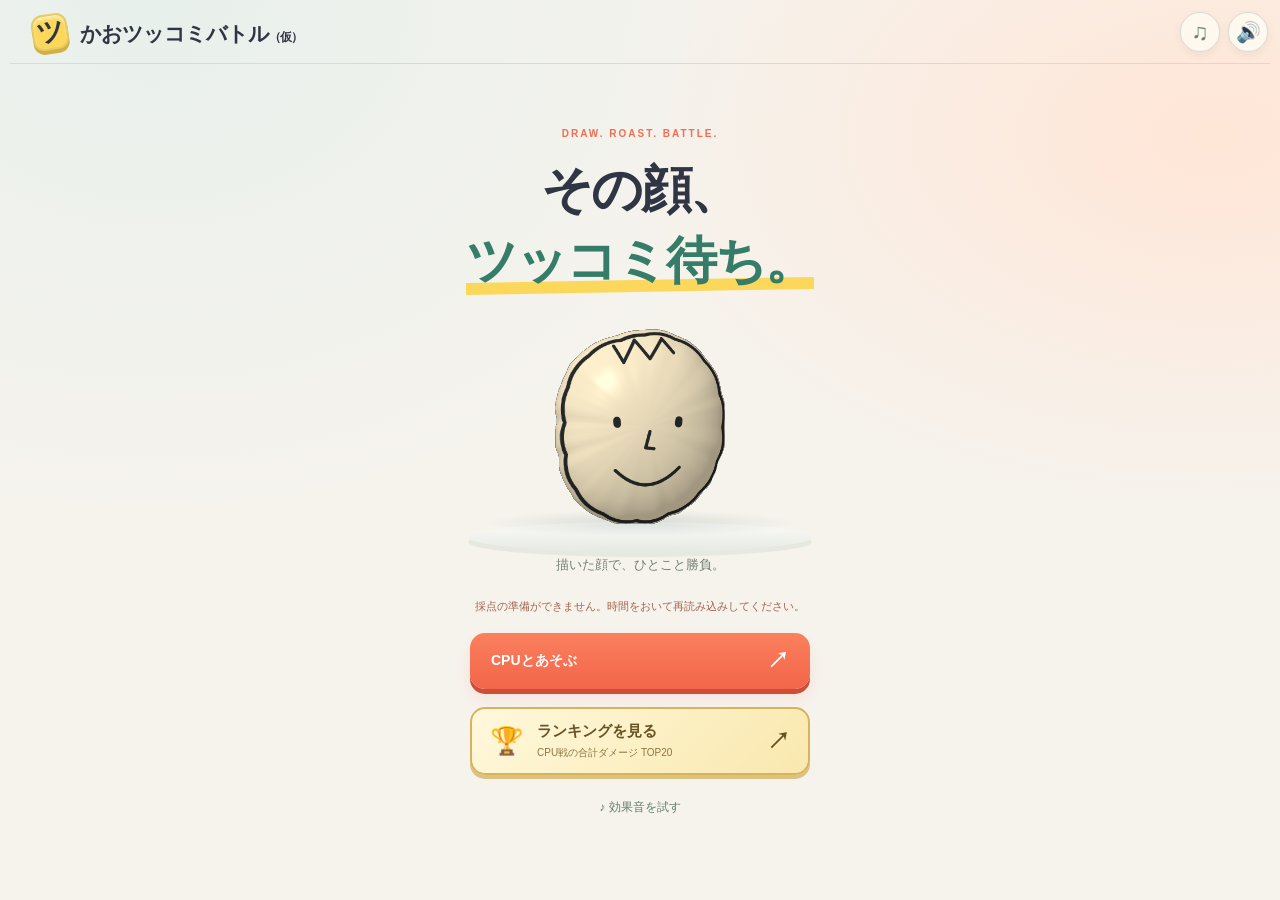
==== commit 669d7a71: "ゲーム医画面UI修正" ====
--- a/script/index.html
+++ b/script/index.html
@@ -1,4 +1,4 @@
-<!doctype html><html lang="ja"><head><meta charset="UTF-8"><meta name="viewport" content="width=device-width,initial-scale=1,viewport-fit=cover"><meta name="theme-color" content="#f8f5eb"><title>かおディスバトル（仮）</title><link rel="stylesheet" href="style.css?v=contour-2"><script type="module" src="app.js?v=contour-2"></script></head><body><button id="music-toggle" class="sound-toggle music-toggle" type="button" aria-label="BGMをオフにする" aria-pressed="true">♫</button><button id="sound-toggle" class="sound-toggle" type="button" aria-label="効果音をオフにする" aria-pressed="true">🔊</button>
+<!doctype html><html lang="ja"><head><meta charset="UTF-8"><meta name="viewport" content="width=device-width,initial-scale=1,viewport-fit=cover,interactive-widget=resizes-content"><meta name="theme-color" content="#f8f5eb"><title>かおディスバトル（仮）</title><link rel="stylesheet" href="style.css?v=contour-2"><script type="module" src="app.js?v=contour-2"></script></head><body><button id="music-toggle" class="sound-toggle music-toggle" type="button" aria-label="BGMをオフにする" aria-pressed="true">♫</button><button id="sound-toggle" class="sound-toggle" type="button" aria-label="効果音をオフにする" aria-pressed="true">🔊</button>
 <header class="site-header"><a class="brand" href="./"><b class="brand-face">ツ</b> かおツッコミバトル<small>（仮）</small></a><span class="mode" hidden>● CPU DEMO</span></header><main>
 <section id="title-screen" class="flow-screen title-screen"><div class="eyebrow">DRAW. ROAST. BATTLE.</div><h1>その顔、<br><span>ツッコミ待ち。</span></h1><div class="face-stage title-stage"><div class="clay-float"><div class="clay-head"><img id="title-face" alt="手描きの顔が立体になったキャラクター"></div></div></div><p>描いた顔で、ひとこと勝負。</p><p id="connection-status" class="startup-notice" role="status"></p><button id="show-rules" class="primary">CPUとあそぶ <span>↗</span></button><button id="open-ranking" class="ranking-link"><span aria-hidden="true">🏆</span><span>ランキングを見る<small>CPU戦の合計ダメージ TOP20</small></span><b aria-hidden="true">↗</b></button><button id="sound-test" class="text-back">♪ 効果音を試す</button><p id="sound-feedback" class="sound-feedback" role="status"></p></section>
 <section id="rules-screen" class="flow-screen rules-screen" hidden><button id="rules-back" class="text-back">← タイトル</button><div class="eyebrow">HOW TO PLAY</div><h2>遊び方は、これだけ。</h2><ol class="simple-rules"><li><b>1</b><div><strong>顔を描く</strong><p>輪郭を閉じると、3Dの相棒に。</p></div></li><li><b>2</b><div><strong>相手に、ひとこと</strong><p>「目、豆じゃん」くらい短くてOK。</p></div></li><li><b>3</b><div><strong>3回ずつで決着</strong><p>残ったHPが多いほうの勝ち！</p></div></li></ol><p id="provider-notice" class="provider-notice"></p><button id="begin-drawing" class="primary">次へ <span>↗</span></button></section>
--- a/script/style.css
+++ b/script/style.css
@@ -118,3 +118,97 @@
   .in-battle #battle-screen{min-height:calc(100svh - var(--phone-bottom-space) - 20px)}
   .in-battle textarea{scroll-margin-bottom:calc(24px + var(--phone-bottom-space))}
 }
+
+/* Phone app shell: the canvas uses the space left after the controls. */
+@media(max-width:600px){
+  html{height:100%;overflow:hidden;overscroll-behavior:none}
+  body{height:100svh;height:100dvh;min-height:0;padding:env(safe-area-inset-top,0px) env(safe-area-inset-right,0px) max(10px,env(safe-area-inset-bottom,0px)) env(safe-area-inset-left,0px);display:flex;flex-direction:column;overflow:hidden}
+  .site-header{height:50px;min-height:50px;flex-shrink:0;width:100%;padding-left:12px}
+  main,.in-battle main{width:100%;flex:1;min-height:0;max-height:100%;padding:0 12px;display:flex;overflow:hidden}
+  .flow-screen,.draw-layout,.in-battle #battle-screen{height:100%;min-height:0;max-height:100%;width:100%;margin:0 auto;padding:10px 4px;min-width:0;display:flex;flex-direction:column;gap:8px}
+  .flow-screen>*{flex-shrink:0}
+  .flow-screen .text-back{margin:0;padding:8px 0;min-height:32px;text-align:left}
+  .flow-screen .primary{min-height:46px;padding:10px 16px}
+  .title-screen{justify-content:center;gap:6px}
+  .title-screen h1{font-size:clamp(27px,4.5dvh,38px);margin:0;line-height:1.25}
+  .title-screen .title-stage{flex:0 1 230px;min-height:70px;height:auto;--head-size:clamp(75px,23dvh,180px)}
+  .title-screen>p{margin:0 0 6px;font-size:11px}
+  .title-screen .ranking-link{min-height:54px;margin:7px auto 0!important;padding:8px 14px}
+  .title-screen #sound-test{margin:0;padding:7px 12px;min-height:30px}
+  .rules-screen>h2,.difficulty-screen>h2{font-size:21px;margin:0 0 8px}
+  .simple-rules,.difficulty-choices{flex:1;min-height:0;display:flex;flex-direction:column;justify-content:center;gap:10px;margin:0}
+  .simple-rules li{padding:12px;margin:0;gap:10px}
+  .simple-rules li p{margin:3px 0 0}
+  .difficulty-choices>button{padding:12px}
+  .provider-notice{margin:0;font-size:9px;line-height:1.5}
+  .draw-layout{gap:7px;padding:6px 0}
+  .draw-layout>.panel{flex:1;min-height:0;display:flex;flex-direction:column;padding-bottom:4px}
+  .draw-layout>.panel>.panel-heading{padding:8px 12px;flex-shrink:0}
+  .draw-layout h2{font-size:16px}
+  .draw-layout .drawing-workspace{flex:1;min-height:0;grid-template-columns:minmax(0,1fr) 66px;gap:7px;padding:0 8px;align-items:center;container-type:size}
+  .draw-layout .canvas-wrap{width:min(100%,100cqh);aspect-ratio:1;max-height:100%;margin:auto;flex-shrink:0}
+  .draw-layout .preview-card{position:static;padding:6px 2px}
+  .draw-layout .preview-card .preview-stage{--head-size:52px;height:75px}
+  .draw-layout .toolbar{padding:6px 8px 2px;gap:4px;flex-shrink:0}
+  .toolbar .tools{gap:3px;justify-content:space-between}
+  .toolbar .tool{min-width:36px;min-height:36px;padding:3px 4px}
+  .toolbar .colors{flex-basis:calc(100% - 35px);padding-top:4px;justify-content:flex-start;gap:9px}
+  .toolbar .size-control{margin-left:auto;min-height:26px}
+  .draw-layout .canvas-actions{padding:2px 8px;gap:4px;flex-shrink:0}
+  #drawing-tool-help{font-size:8px;max-width:145px;min-height:0}
+  .canvas-actions button{min-height:30px;padding:5px}
+  .draw-controls{flex-shrink:0;display:grid;grid-template-columns:minmax(0,1fr) minmax(0,1.3fr);gap:4px 10px;align-items:start}
+  .draw-options{padding:0;margin:0}
+  .draw-options label{font-size:9px;margin:0 0 3px!important}
+  .draw-options select{min-height:37px;padding:7px 4px;font-size:12px}
+  .draw-next{padding:0;display:contents}
+  .draw-next .primary{min-height:49px;padding:8px 10px;font-size:12px}
+  .draw-next #start-help{grid-column:2;font-size:8px;margin:0;min-height:0;line-height:1.4}
+  .draw-next .text-back{grid-column:1;grid-row:2;margin:0;padding:2px 0;min-height:22px;text-align:left}
+  .in-battle #battle-screen{justify-content:center;gap:16px;padding:50px 0 10px}
+  .in-battle .face-stage{height:clamp(90px,31dvh,230px);--head-size:clamp(75px,25dvh,155px)}
+  .in-battle .battle-bottom{flex-shrink:0}
+  .in-battle .attack-panel textarea{height:60px;min-height:60px}
+  .in-battle .fighter progress{margin-top:12px}
+  .result-screen{justify-content:flex-start;gap:4px}
+  .result-screen #result{padding:0;min-height:0;display:flex;flex-direction:column;gap:6px}
+  .result-screen #result-symbol{display:none}
+  .result-screen #result-title{font-size:24px;margin:0}
+  .result-screen #result-detail{font-size:11px;margin:0}
+  #total-damage{font-size:18px!important;margin:0}
+  #result-review{margin:0;flex-shrink:0}
+  #result-review>summary{padding:10px;font-size:12px}
+  #result-review>summary small{display:none}
+  #ranking-form{padding:0}
+  #ranking-form label{font-size:9px}
+  #ranking-form .ranking-field{padding:8px;margin:3px 0 5px;min-height:36px}
+  #result .secondary{min-height:34px;padding:7px 10px;margin:0;font-size:11px}
+  #ranking-feedback{font-size:10px;margin:0;line-height:1.4}
+  #result-ranking.ranking-link{margin:0!important;padding:6px 12px;min-height:46px}
+  #result-ranking.ranking-link small{display:none}
+  #result-ranking.ranking-link>span:nth-child(2){font-size:13px}
+  #result .primary{min-height:43px;padding:8px 12px}
+  .result-screen #back-title{margin:0;min-height:30px;padding:4px 0}
+  /* Long records scroll inside their own reader, never under the drawing canvas. */
+  #ranking-list,#ranking-log-turns{flex:1;min-height:0;overflow:auto;overscroll-behavior:contain;margin:0;touch-action:pan-y}
+  #ranking-screen>h2,#ranking-log-title{font-size:21px;margin:0}
+  #ranking-screen .ranking-field{margin:0;padding:8px;min-height:36px}
+  #ranking-status,#ranking-log-meta,#ranking-log-status{margin:0;font-size:10px}
+  .ranking-log-faces{margin:0;gap:15px}
+  .ranking-log-faces .ranking-portrait,.ranking-enemy{width:65px;height:65px}
+  #result-review[open]{position:fixed;inset:max(55px,env(safe-area-inset-top)) 12px max(12px,env(safe-area-inset-bottom));z-index:110;display:flex;flex-direction:column;box-shadow:0 0 0 100vmax #30354480}
+  #result-review[open]>summary{flex-shrink:0;padding:16px}
+  #result-review[open]>summary:after{content:"閉じる ×";float:right;font-size:12px}
+  #result-log{min-height:0;overflow:auto;overscroll-behavior:contain;touch-action:pan-y}
+}
+@media(max-width:600px) and (max-height:650px){
+  .site-header{height:44px;min-height:44px}
+  .flow-screen{gap:4px;padding-top:6px;padding-bottom:4px}
+  .simple-rules li{padding:8px}.simple-rules{gap:6px}
+  .difficulty-choices{gap:6px}.difficulty-choices>button{padding:8px}
+  .difficulty-choices small{margin-top:2px}
+  .title-screen .eyebrow{display:none}
+  .result-screen .eyebrow{display:none}
+  .result-screen #result{gap:4px}
+  .result-screen #result-title{font-size:20px}
+}
